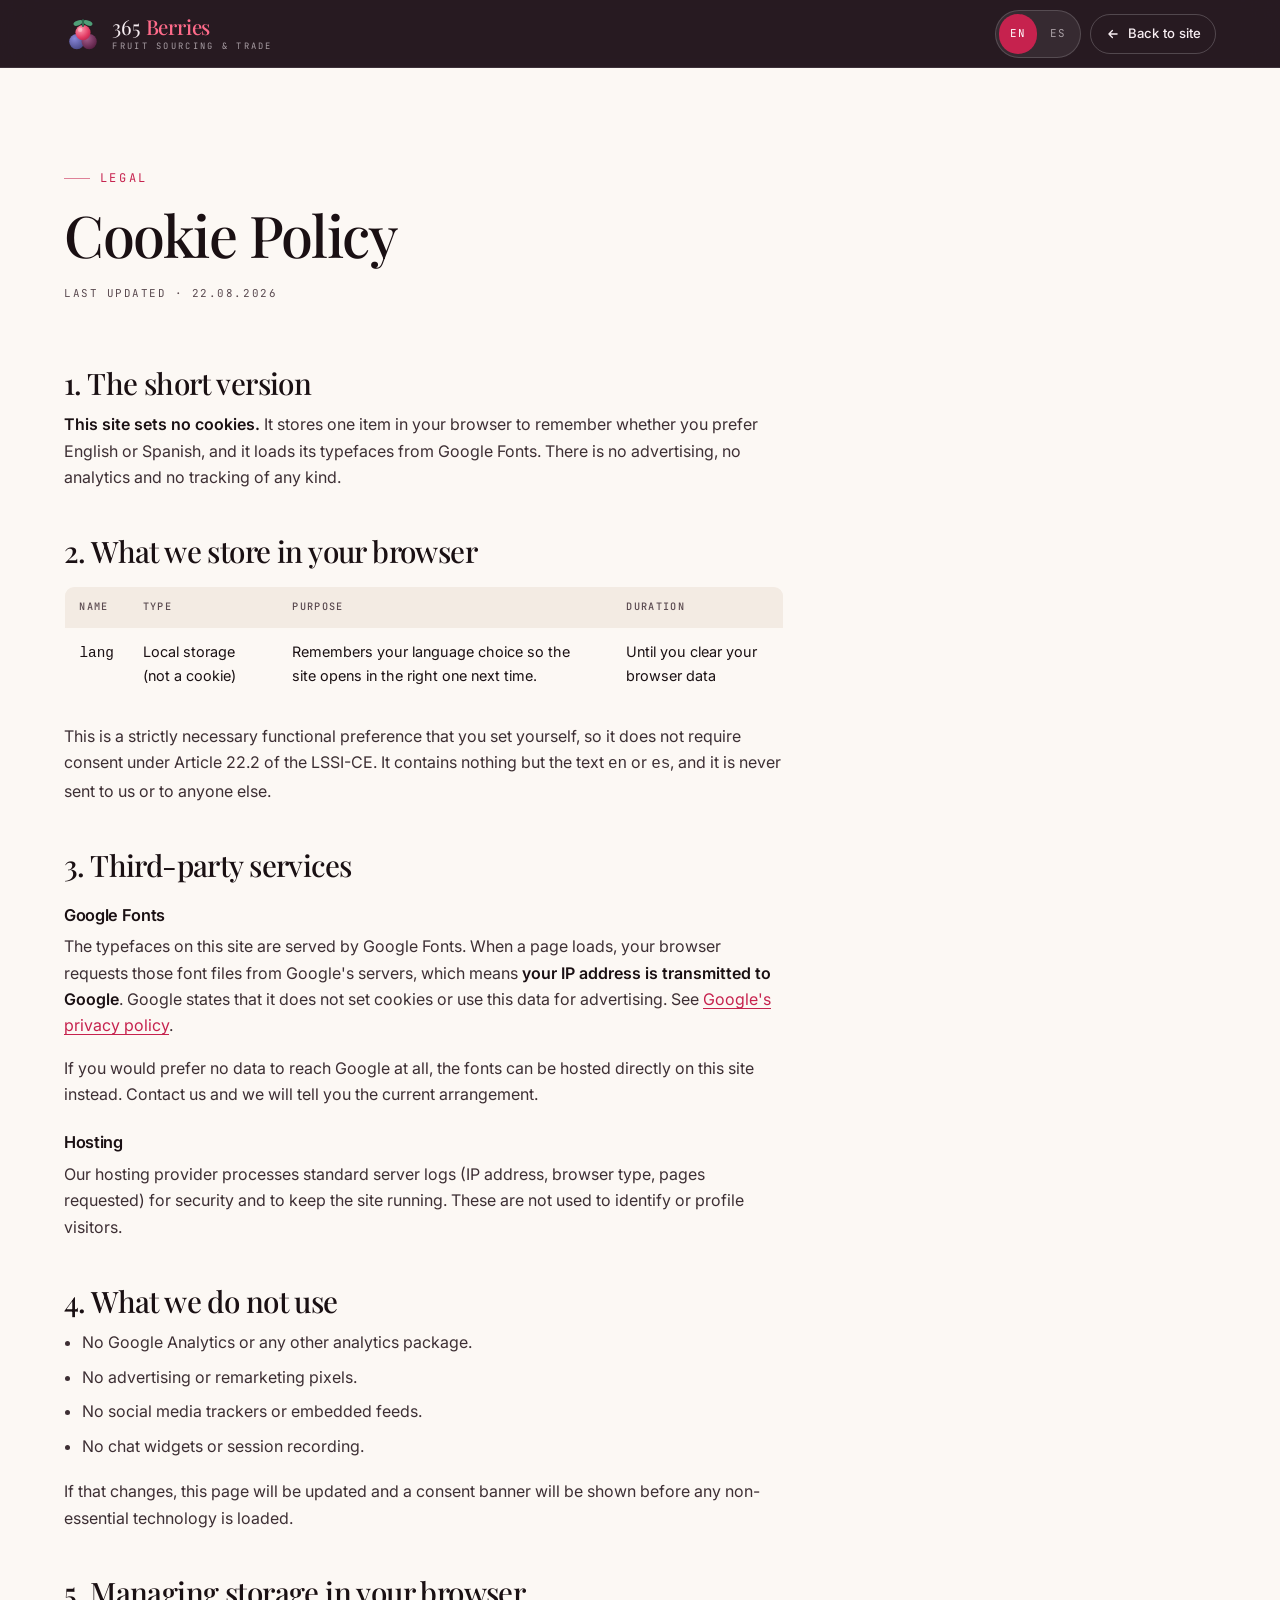
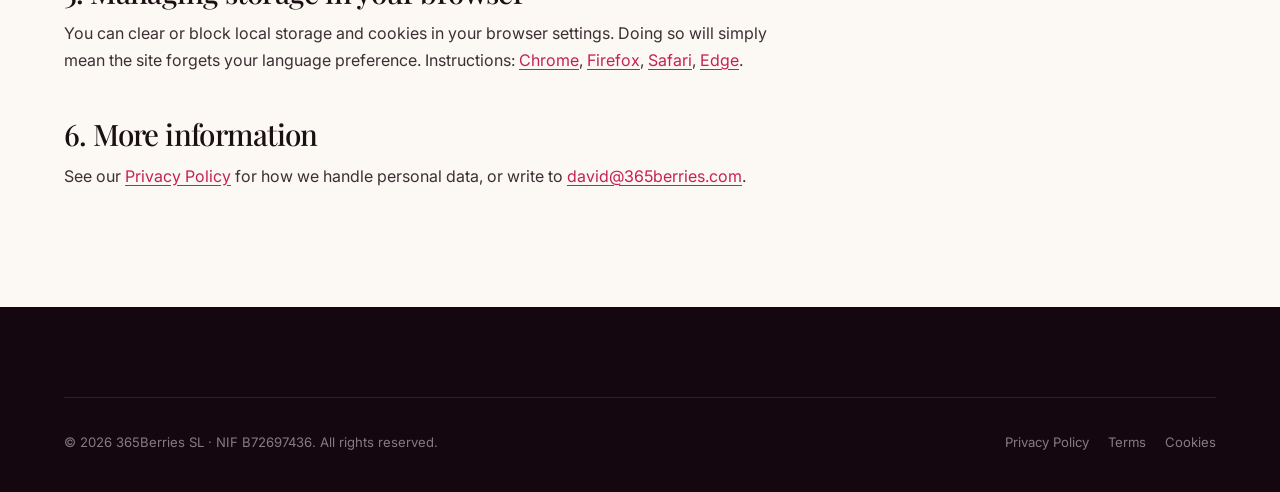
==== cookies.html @ 567e4311 "first commit" ====
<!DOCTYPE html>
<!--
  ⚠️  TEMPLATE — NOT LEGAL ADVICE.
  This describes what the site ACTUALLY does today: no cookies, one localStorage
  key for language, and webfonts loaded from Google. If analytics, a chat widget,
  a pixel or embedded video are added later, this page must be updated AND a
  consent banner becomes legally required. See README section 3.
-->
<html lang="en">
<head>
<meta charset="utf-8">
<meta name="viewport" content="width=device-width, initial-scale=1">
<title>Cookie Policy — 365 Berries</title>
<meta name="description" content="What 365Berries SL stores in your browser, and why.">
<meta name="theme-color" content="#150710">
<meta name="robots" content="noindex, nofollow">

<link rel="icon" href="data:image/svg+xml,%3Csvg xmlns='http://www.w3.org/2000/svg' viewBox='0 0 40 40'%3E%3Ccircle cx='13.5' cy='28' r='8.5' fill='%234B4A8F'/%3E%3Ccircle cx='26.5' cy='28' r='8.5' fill='%235C1A45'/%3E%3Ccircle cx='20' cy='18' r='8.5' fill='%23E23A63'/%3E%3Cellipse cx='14.8' cy='8.4' rx='5' ry='2.5' fill='%234E9E77' transform='rotate(-20 14.8 8.4)'/%3E%3Cellipse cx='25.2' cy='8.4' rx='5' ry='2.5' fill='%234E9E77' transform='rotate(20 25.2 8.4)'/%3E%3Cpath d='M20 11V5' stroke='%232F6B4F' stroke-width='2.4' stroke-linecap='round'/%3E%3C/svg%3E">

<link rel="preconnect" href="https://fonts.googleapis.com">
<link rel="preconnect" href="https://fonts.gstatic.com" crossorigin>
<link href="https://fonts.googleapis.com/css2?family=Inter:wght@300;400;500;600;700&family=JetBrains+Mono:wght@400;500&family=Playfair+Display:ital,wght@0,400;0,500;0,600;1,400;1,500&display=swap" rel="stylesheet">
<link rel="stylesheet" href="styles.css">
</head>
<body class="loaded" data-title-key="legal.metaCookies" data-desc-key="legal.descCookies">

<header class="header header--solid">
  <div class="header__inner">
    <a href="index.html" class="brand" data-i18n-attr="aria-label:a11y.home">
      <svg class="brand__logo" viewBox="0 0 40 40" fill="none" aria-hidden="true">
        <circle cx="13.5" cy="28" r="8" fill="url(#blueL)"/>
        <circle cx="26.5" cy="28" r="8" fill="url(#blackL)"/>
        <circle cx="20" cy="18.5" r="8" fill="url(#raspL)"/>
        <circle cx="17" cy="15.5" r="2.4" fill="#fff" opacity=".32"/>
        <ellipse cx="14.8" cy="8.4" rx="5" ry="2.5" fill="#4E9E77" transform="rotate(-20 14.8 8.4)"/>
        <ellipse cx="25.2" cy="8.4" rx="5" ry="2.5" fill="#4E9E77" transform="rotate(20 25.2 8.4)"/>
        <path d="M20 11.5V5.5" stroke="#2F6B4F" stroke-width="2.2" stroke-linecap="round"/>
        <defs>
          <radialGradient id="blueL" cx=".35" cy=".3" r=".9"><stop stop-color="#8887D8"/><stop offset="1" stop-color="#3E3D78"/></radialGradient>
          <radialGradient id="blackL" cx=".35" cy=".3" r=".9"><stop stop-color="#A45C8C"/><stop offset="1" stop-color="#4A1234"/></radialGradient>
          <radialGradient id="raspL" cx=".35" cy=".3" r=".9"><stop stop-color="#FF9AAF"/><stop offset=".6" stop-color="#E23A63"/><stop offset="1" stop-color="#A81B43"/></radialGradient>
        </defs>
      </svg>
      <span class="brand__txt">
        <span class="brand__name">365 <b>Berries</b></span>
        <span class="brand__sub" data-i18n="brand.sub">Fruit Sourcing &amp; Trade</span>
      </span>
    </a>

    <div class="header__right">
      <div class="lang" id="lang" role="group" data-i18n-attr="aria-label:a11y.lang">
        <button class="lang__btn is-active" type="button" data-lang="en" aria-pressed="true">EN</button>
        <button class="lang__btn" type="button" data-lang="es" aria-pressed="false">ES</button>
      </div>
      <a href="index.html" class="back">
        <svg viewBox="0 0 24 24" fill="none" stroke="currentColor" stroke-width="2.2" stroke-linecap="round" stroke-linejoin="round" aria-hidden="true"><path d="M19 12H5M11 18l-6-6 6-6"/></svg>
        <span data-i18n="legal.back">Back to site</span>
      </a>
    </div>
  </div>
</header>

<main class="legal">
  <div class="wrap">
    <div class="legal__head">
      <span class="eyebrow" data-i18n="legal.eyebrow">Legal</span>
      <h1 data-i18n="legal.cookiesTitle">Cookie Policy</h1>
      <p class="legal__meta"><span data-i18n="legal.updated">Last updated</span> · 22.08.2026</p>
    </div>

    <!-- ================= ENGLISH ================= -->
    <div class="legal__body" data-lang-block="en">
      <h2>1. The short version</h2>
      <p>
        <strong>This site sets no cookies.</strong> It stores one item in your browser to
        remember whether you prefer English or Spanish, and it loads its typefaces from
        Google Fonts. There is no advertising, no analytics and no tracking of any kind.
      </p>

      <h2>2. What we store in your browser</h2>
      <div class="legal__scroll">
        <table class="legal__table">
          <thead><tr><th>Name</th><th>Type</th><th>Purpose</th><th>Duration</th></tr></thead>
          <tbody>
            <tr>
              <td><code>lang</code></td>
              <td>Local storage (not a cookie)</td>
              <td>Remembers your language choice so the site opens in the right one next time.</td>
              <td>Until you clear your browser data</td>
            </tr>
          </tbody>
        </table>
      </div>
      <p>
        This is a strictly necessary functional preference that you set yourself, so it does
        not require consent under Article 22.2 of the LSSI-CE. It contains nothing but the
        text <code>en</code> or <code>es</code>, and it is never sent to us or to anyone else.
      </p>

      <h2>3. Third-party services</h2>
      <h3>Google Fonts</h3>
      <p>
        The typefaces on this site are served by Google Fonts. When a page loads, your browser
        requests those font files from Google's servers, which means <strong>your IP address is
        transmitted to Google</strong>. Google states that it does not set cookies or use this
        data for advertising. See
        <a href="https://policies.google.com/privacy" target="_blank" rel="noopener noreferrer">Google's
        privacy policy</a>.
      </p>
      <p>
        If you would prefer no data to reach Google at all, the fonts can be hosted directly on
        this site instead. Contact us and we will tell you the current arrangement.
      </p>
      <h3>Hosting</h3>
      <p>
        Our hosting provider processes standard server logs (IP address, browser type, pages
        requested) for security and to keep the site running. These are not used to identify or
        profile visitors.
      </p>

      <h2>4. What we do not use</h2>
      <ul>
        <li>No Google Analytics or any other analytics package.</li>
        <li>No advertising or remarketing pixels.</li>
        <li>No social media trackers or embedded feeds.</li>
        <li>No chat widgets or session recording.</li>
      </ul>
      <p>
        If that changes, this page will be updated and a consent banner will be shown before
        any non-essential technology is loaded.
      </p>

      <h2>5. Managing storage in your browser</h2>
      <p>
        You can clear or block local storage and cookies in your browser settings. Doing so
        will simply mean the site forgets your language preference. Instructions:
        <a href="https://support.google.com/chrome/answer/95647" target="_blank" rel="noopener noreferrer">Chrome</a>,
        <a href="https://support.mozilla.org/kb/clear-cookies-and-site-data-firefox" target="_blank" rel="noopener noreferrer">Firefox</a>,
        <a href="https://support.apple.com/guide/safari/manage-cookies-sfri11471/mac" target="_blank" rel="noopener noreferrer">Safari</a>,
        <a href="https://support.microsoft.com/microsoft-edge" target="_blank" rel="noopener noreferrer">Edge</a>.
      </p>

      <h2>6. More information</h2>
      <p>
        See our <a href="privacy.html">Privacy Policy</a> for how we handle personal data, or
        write to <a href="mailto:david@365berries.com">david@365berries.com</a>.
      </p>
    </div>

    <!-- ================= ESPAÑOL ================= -->
    <div class="legal__body" data-lang-block="es">
      <h2>1. Resumen</h2>
      <p>
        <strong>Esta web no instala cookies.</strong> Guarda un único dato en tu navegador para
        recordar si prefieres español o inglés, y carga sus tipografías desde Google Fonts. No
        hay publicidad, ni analítica, ni seguimiento de ningún tipo.
      </p>

      <h2>2. Qué guardamos en tu navegador</h2>
      <div class="legal__scroll">
        <table class="legal__table">
          <thead><tr><th>Nombre</th><th>Tipo</th><th>Finalidad</th><th>Duración</th></tr></thead>
          <tbody>
            <tr>
              <td><code>lang</code></td>
              <td>Almacenamiento local (no es una cookie)</td>
              <td>Recuerda tu elección de idioma para que la web se abra en el correcto.</td>
              <td>Hasta que borres los datos del navegador</td>
            </tr>
          </tbody>
        </table>
      </div>
      <p>
        Se trata de una preferencia funcional estrictamente necesaria que configuras tú, por lo
        que no requiere consentimiento conforme al artículo 22.2 de la LSSI-CE. Solo contiene
        el texto <code>en</code> o <code>es</code> y nunca se nos envía ni a nosotros ni a terceros.
      </p>

      <h2>3. Servicios de terceros</h2>
      <h3>Google Fonts</h3>
      <p>
        Las tipografías de esta web las sirve Google Fonts. Al cargar una página, tu navegador
        solicita esos archivos a los servidores de Google, lo que implica que <strong>tu
        dirección IP se transmite a Google</strong>. Google indica que no instala cookies ni
        usa estos datos con fines publicitarios. Consulta la
        <a href="https://policies.google.com/privacy" target="_blank" rel="noopener noreferrer">política
        de privacidad de Google</a>.
      </p>
      <p>
        Si prefieres que no llegue ningún dato a Google, las tipografías pueden alojarse
        directamente en esta web. Escríbenos y te indicamos la configuración actual.
      </p>
      <h3>Alojamiento</h3>
      <p>
        Nuestro proveedor de alojamiento trata registros de servidor estándar (dirección IP,
        tipo de navegador, páginas solicitadas) por seguridad y para mantener el servicio. No
        se utilizan para identificar ni perfilar a los visitantes.
      </p>

      <h2>4. Qué no utilizamos</h2>
      <ul>
        <li>Ni Google Analytics ni ninguna otra herramienta de analítica.</li>
        <li>Ningún píxel publicitario ni de remarketing.</li>
        <li>Ningún rastreador de redes sociales ni contenido incrustado.</li>
        <li>Ningún chat ni grabación de sesiones.</li>
      </ul>
      <p>
        Si esto cambiara, actualizaríamos esta página y mostraríamos un banner de
        consentimiento antes de cargar cualquier tecnología no esencial.
      </p>

      <h2>5. Cómo gestionarlo en tu navegador</h2>
      <p>
        Puedes borrar o bloquear el almacenamiento local y las cookies desde la configuración
        de tu navegador. Si lo haces, la web simplemente olvidará tu preferencia de idioma.
        Instrucciones:
        <a href="https://support.google.com/chrome/answer/95647" target="_blank" rel="noopener noreferrer">Chrome</a>,
        <a href="https://support.mozilla.org/kb/clear-cookies-and-site-data-firefox" target="_blank" rel="noopener noreferrer">Firefox</a>,
        <a href="https://support.apple.com/guide/safari/manage-cookies-sfri11471/mac" target="_blank" rel="noopener noreferrer">Safari</a>,
        <a href="https://support.microsoft.com/microsoft-edge" target="_blank" rel="noopener noreferrer">Edge</a>.
      </p>

      <h2>6. Más información</h2>
      <p>
        Consulta nuestra <a href="privacy.html">Política de privacidad</a> para saber cómo
        tratamos los datos personales, o escribe a
        <a href="mailto:david@365berries.com">david@365berries.com</a>.
      </p>
    </div>
  </div>
</main>

<footer class="footer">
  <div class="wrap">
    <div class="footer__bot" style="border-top:1px solid rgba(255,255,255,.1)">
      <span>© <span id="year">2026</span> 365Berries SL · NIF B72697436. <span data-i18n="ft.rights">All rights reserved.</span></span>
      <span class="footer__legal">
        <a href="privacy.html" data-i18n="ft.privacy">Privacy Policy</a>
        <a href="terms.html" data-i18n="ft.terms">Terms</a>
        <a href="cookies.html" data-i18n="ft.cookies">Cookies</a>
      </span>
    </div>
  </div>
</footer>

<script src="i18n.js"></script>
<script src="main.js"></script>
</body>
</html>
---- styles.css ----
/* ==========================================================================
   365 BERRIES — Redesign Concept
   Editorial agrifood / premium B2B produce trading
   Fonts: Playfair Display (display) · Inter (UI/body) · JetBrains Mono (labels)
   ========================================================================== */

/* ---------- 1. TOKENS ---------- */
:root{
  --plum-950:#150710;
  --plum-900:#1E0A16;
  --plum-800:#2C0F20;
  --plum-700:#43122B;
  --berry-600:#7B1E4B;
  --rasp-500:#C6224E;
  --rasp-400:#E23A63;
  --rasp-300:#FF6B8A;
  --blue-600:#3E3D78;
  --blue-400:#6E6CC4;
  --leaf-600:#2F6B4F;
  --leaf-400:#4E9E77;
  --gold-500:#C08A2E;

  --cream:#FCF8F4;
  --cream-200:#F3EBE3;
  --cream-300:#E7DCD1;
  --ink:#1A1013;
  --ink-soft:#5A4A50;
  --white:#FFFFFF;

  --bg:var(--cream);
  --fg:var(--ink);
  --fg-muted:var(--ink-soft);
  --line:var(--cream-300);
  --card:var(--white);
  --accent:var(--rasp-500);

  --font-display:"Playfair Display",Georgia,"Times New Roman",serif;
  --font-sans:"Inter",-apple-system,BlinkMacSystemFont,"Segoe UI",Roboto,sans-serif;
  --font-mono:"JetBrains Mono",ui-monospace,SFMono-Regular,Menlo,monospace;

  --t-hero:clamp(2.9rem,8.4vw,8rem);
  --t-h2:clamp(1.95rem,4vw,3.5rem);
  --t-h3:clamp(1.2rem,1.9vw,1.65rem);
  --t-body:clamp(1rem,1.05vw,1.0625rem);
  --t-lead:clamp(1.08rem,1.5vw,1.35rem);
  --t-label:0.75rem;

  --section-y:clamp(5rem,10vw,10rem);
  --gutter:clamp(1.25rem,5vw,5rem);
  --maxw:1320px;

  --e-out:cubic-bezier(.22,1,.36,1);
  --e-io:cubic-bezier(.65,.05,.36,1);
  --d-fast:.22s; --d-mid:.45s;

  --radius:18px;
  --radius-sm:10px;
  --radius-lg:28px;
}

.is-dark{
  --bg:var(--plum-900);
  --fg:#F7EEF2;
  --fg-muted:#C3AAB6;
  --line:rgba(255,255,255,.13);
  --card:rgba(255,255,255,.045);
  --accent:var(--rasp-300);
}

/* ---------- 2. RESET ---------- */
*,*::before,*::after{box-sizing:border-box}
*{margin:0;padding:0}
html{-webkit-text-size-adjust:100%;scroll-behavior:smooth}
@media (prefers-reduced-motion:reduce){html{scroll-behavior:auto}}
body{
  font-family:var(--font-sans);
  font-size:var(--t-body);
  line-height:1.65;
  color:var(--ink);
  background:var(--cream);
  -webkit-font-smoothing:antialiased;
  overflow-x:hidden;
}
img,svg,video{display:block;max-width:100%}
button,input,textarea,select{font:inherit;color:inherit}
button{background:none;border:0;cursor:pointer}
a{color:inherit;text-decoration:none}
ul,ol{list-style:none}
:focus-visible{outline:2px solid var(--rasp-400);outline-offset:3px;border-radius:4px}
::selection{background:var(--rasp-500);color:#fff}

/* ---------- 3. TYPOGRAPHY ---------- */
h1,h2,h3,h4{font-family:var(--font-display);font-weight:500;line-height:1.05;letter-spacing:-.02em}
h2{font-size:var(--t-h2)}
h3{font-size:var(--t-h3);line-height:1.2}
.lead{font-size:var(--t-lead);line-height:1.55;color:var(--fg-muted);max-width:56ch}
.eyebrow{
  font-family:var(--font-mono);
  font-size:var(--t-label);
  letter-spacing:.22em;
  text-transform:uppercase;
  color:var(--accent);
  display:inline-flex;align-items:center;gap:.6rem;
}
.eyebrow::before{content:"";width:26px;height:1px;background:currentColor;opacity:.55}
.ital{font-style:italic;color:var(--accent)}
.mono{font-family:var(--font-mono)}

/* ---------- 4. LAYOUT ---------- */
.wrap{width:100%;max-width:var(--maxw);margin-inline:auto;padding-inline:var(--gutter)}
.visually-hidden{
  position:absolute;width:1px;height:1px;overflow:hidden;
  clip:rect(0 0 0 0);clip-path:inset(50%);white-space:nowrap;
}
.section{position:relative;padding-block:var(--section-y);background:var(--bg);color:var(--fg)}
.section--tight{padding-block:clamp(3rem,6vw,5.5rem)}
.sec-head{margin-bottom:clamp(2.5rem,5vw,4.5rem)}
.sec-head__row{display:grid;grid-template-columns:1fr;gap:var(--sp-3,1.5rem)}
@media (min-width:900px){
  .sec-head__row{grid-template-columns:1.1fr .9fr;align-items:end;gap:3rem}
}
.sec-head h2{margin-top:1rem;max-width:18ch}

/* ---------- 5. BUTTONS ---------- */
.btn{
  --btn-bg:var(--rasp-500);
  --btn-fg:#fff;
  position:relative;
  display:inline-flex;align-items:center;justify-content:center;gap:.7rem;
  min-height:52px;padding:0 1.7rem;
  border-radius:999px;
  background:var(--btn-bg);color:var(--btn-fg);
  font-size:.9375rem;font-weight:600;
  overflow:hidden;isolation:isolate;
  box-shadow:0 6px 20px -8px rgba(198,34,78,.55);
  transition:transform var(--d-fast) var(--e-out),box-shadow var(--d-mid) var(--e-out),color var(--d-mid);
  will-change:transform;
}
.btn::after{
  content:"";position:absolute;inset:0;z-index:-1;
  background:var(--plum-800);
  transform:translateY(101%);
  transition:transform var(--d-mid) var(--e-out);
}
.btn:hover::after,.btn:focus-visible::after{transform:translateY(0)}
.btn:hover{box-shadow:0 14px 34px -10px rgba(43,15,32,.5)}
.btn:active{transform:scale(.97)}
.btn__ico{flex:none;transition:transform var(--d-mid) var(--e-out)}
.btn:hover .btn__ico{transform:translateX(4px)}

.btn--ghost{--btn-bg:transparent;--btn-fg:var(--fg);border:1px solid var(--line);box-shadow:none}
.btn--ghost::after{background:var(--fg)}
.btn--ghost:hover{color:var(--bg);box-shadow:none}
.is-dark .btn--ghost::after{background:#F7EEF2}
.is-dark .btn--ghost:hover{color:var(--plum-900)}
.btn-group{display:flex;flex-wrap:wrap;gap:.85rem}

.tlink{position:relative;display:inline-flex;align-items:center;gap:.5rem;font-weight:600;font-size:.9375rem;padding-bottom:3px}
.tlink::after{
  content:"";position:absolute;left:0;bottom:0;width:100%;height:1.5px;background:currentColor;
  transform:scaleX(0);transform-origin:right;transition:transform var(--d-mid) var(--e-out);
}
.tlink:hover::after{transform:scaleX(1);transform-origin:left}

/* ---------- 6. PRELOADER ---------- */
.loader{
  position:fixed;inset:0;z-index:9999;
  background:var(--plum-950);color:#F7EEF2;
  display:grid;place-items:center;
  transition:opacity .6s var(--e-out),visibility .6s;
}
.loader__inner{text-align:center;width:min(320px,70vw)}
.loader__mark{font-family:var(--font-display);font-size:3.2rem;line-height:1;letter-spacing:-.03em}
.loader__mark span{color:var(--rasp-300)}
.loader__bar{height:2px;background:rgba(255,255,255,.16);margin-top:1.4rem;overflow:hidden;border-radius:2px}
.loader__fill{height:100%;width:0;background:var(--rasp-400);transition:width .25s linear}
.loader__pct{font-family:var(--font-mono);font-size:.7rem;letter-spacing:.2em;margin-top:.7rem;opacity:.6}
body.loaded .loader{opacity:0;visibility:hidden}
body:not(.loaded){overflow:hidden}

/* ---------- 7. SCROLL PROGRESS ---------- */
.progress{position:fixed;top:0;left:0;height:3px;width:100%;z-index:900;pointer-events:none}
.progress__bar{height:100%;width:100%;transform:scaleX(0);transform-origin:left;background:linear-gradient(90deg,var(--rasp-500),var(--gold-500))}

/* ---------- 8. HEADER / NAV ---------- */
.header{
  position:fixed;top:0;left:0;right:0;z-index:800;
  padding-block:1.1rem;
  border-bottom:1px solid transparent;
  transition:transform .5s var(--e-out),padding var(--d-mid) var(--e-out),background var(--d-mid),border-color var(--d-mid);
}
.header.is-stuck{
  padding-block:.6rem;
  background:rgba(21,7,16,.74);
  backdrop-filter:blur(16px) saturate(150%);
  -webkit-backdrop-filter:blur(16px) saturate(150%);
  border-bottom-color:rgba(255,255,255,.1);
}
.header.is-hidden{transform:translateY(-105%)}
.header__inner{
  display:flex;align-items:center;gap:clamp(.6rem,2vw,1.5rem);
  width:100%;max-width:var(--maxw);margin-inline:auto;padding-inline:var(--gutter);
}
.header__right{display:flex;align-items:center;gap:.6rem;margin-left:auto;flex:none}
.brand{display:flex;align-items:center;gap:.65rem;color:#F7EEF2;min-width:0}
.brand__logo{width:38px;height:38px;flex:none}

/* ---- Client-supplied logo image ----------------------------------------
   To use a supplied logo file instead of the built-in mark:
   1. drop a HORIZONTAL file at assets/logo.svg (or .png, transparent bg)
   2. add  <img class="brand__img" src="assets/logo.svg" alt="365 Berries">
      inside BOTH .brand blocks (header + footer), before .brand__txt
   3. add class="logo-client" to <body>
   A square/stacked logo will not work here — see README section 5.        */
.brand__img{display:none;height:40px;width:auto;max-width:210px;object-fit:contain}
body.logo-client .brand__img{display:block}
body.logo-client .brand__logo,
body.logo-client .brand__txt{display:none}
@media (max-width:420px){body.logo-client .brand__img{height:32px;max-width:160px}}
.brand__txt{display:flex;flex-direction:column;line-height:1}
.brand__name{font-family:var(--font-display);font-size:1.28rem;letter-spacing:-.01em}
.brand__name b{font-weight:500;color:var(--rasp-300)}
.brand__sub{font-family:var(--font-mono);font-size:.55rem;letter-spacing:.26em;text-transform:uppercase;opacity:.62;margin-top:.3rem}
/* Keep the header on one line on the narrowest phones */
@media (max-width:420px){
  .brand__logo{width:32px;height:32px}
  .brand__name{font-size:1.08rem}
  .brand__sub{display:none}
  .lang__btn{min-width:32px;padding:0 .35rem;font-size:.62rem}
}

.nav{display:none}
@media (min-width:1024px){.nav{display:flex;align-items:center;gap:.25rem}}
.nav a{
  position:relative;padding:.55rem .9rem;border-radius:999px;
  font-size:.875rem;font-weight:500;color:rgba(247,238,242,.82);
  transition:color var(--d-fast);
}
.nav a::before{
  content:"";position:absolute;inset:0;border-radius:999px;background:rgba(255,255,255,.09);
  transform:scale(.85);opacity:0;
  transition:transform var(--d-mid) var(--e-out),opacity var(--d-mid);
}
.nav a:hover,.nav a.is-active{color:#fff}
.nav a:hover::before,.nav a.is-active::before{transform:scale(1);opacity:1}

.header__cta{display:none}
@media (min-width:1024px){.header__cta{display:inline-flex;min-height:44px;padding:0 1.25rem;font-size:.875rem}}

/* Language switcher */
.lang{
  display:flex;align-items:center;gap:2px;flex:none;
  padding:3px;border-radius:999px;
  background:rgba(255,255,255,.07);border:1px solid rgba(255,255,255,.16);
}
.lang__btn{
  min-width:38px;min-height:40px;padding:0 .5rem;border-radius:999px;
  font-family:var(--font-mono);font-size:.68rem;letter-spacing:.1em;
  color:rgba(247,238,242,.6);
  transition:background var(--d-fast),color var(--d-fast);
}
.lang__btn:hover{color:#fff}
.lang__btn.is-active{background:var(--rasp-500);color:#fff}

/* Lines are absolutely centred on the same point, then offset — so the open
   state is a plain rotate and the two strokes always meet exactly. */
.burger{
  position:relative;width:46px;height:46px;border-radius:50%;
  border:1px solid rgba(255,255,255,.22);flex:none;
  transition:border-color var(--d-fast),background var(--d-fast);
}
@media (min-width:1024px){.burger{display:none}}
.burger:hover{border-color:rgba(255,255,255,.45);background:rgba(255,255,255,.06)}
.burger span{
  position:absolute;top:50%;left:50%;
  width:18px;height:1.5px;margin:-.75px 0 0 -9px;
  background:#F7EEF2;border-radius:2px;
  transition:transform var(--d-mid) var(--e-out),opacity .18s linear;
}
.burger span:nth-child(1){transform:translateY(-6px)}
.burger span:nth-child(3){transform:translateY(6px)}
body.menu-open .burger span:nth-child(1){transform:rotate(45deg)}
body.menu-open .burger span:nth-child(2){opacity:0}
body.menu-open .burger span:nth-child(3){transform:rotate(-45deg)}

.drawer{
  position:fixed;inset:0;z-index:790;
  background:var(--plum-950);
  padding:6.5rem var(--gutter) 2rem;
  display:flex;flex-direction:column;justify-content:space-between;gap:2rem;
  overflow-y:auto;overscroll-behavior:contain;
  clip-path:circle(0% at calc(100% - 44px) 44px);
  visibility:hidden;
  /* visibility is discrete — delay it to the end on close, flip it instantly on
     open, otherwise the reveal is invisible for the first half of the animation. */
  transition:clip-path .75s var(--e-io),visibility 0s linear .75s;
}
body.menu-open .drawer{
  clip-path:circle(150% at calc(100% - 44px) 44px);
  visibility:visible;
  transition:clip-path .75s var(--e-io),visibility 0s linear 0s;
}

.drawer__nav{counter-reset:d}
.drawer__nav a{
  display:flex;align-items:baseline;justify-content:space-between;gap:1rem;
  font-family:var(--font-display);
  font-size:clamp(1.45rem,4.6vw,1.95rem);
  line-height:1.15;color:#F7EEF2;
  padding:.72rem 0;
  border-bottom:1px solid rgba(255,255,255,.08);
  counter-increment:d;
  opacity:0;transform:translateY(20px);
  transition:opacity .5s var(--e-out),transform .5s var(--e-out),color var(--d-fast);
}
.drawer__nav a::after{
  content:"0" counter(d);
  font-family:var(--font-mono);font-size:.66rem;letter-spacing:.14em;
  color:rgba(247,238,242,.32);flex:none;
  transition:color var(--d-fast);
}
body.menu-open .drawer__nav a{opacity:1;transform:none;transition-delay:calc(.22s + var(--i) * .06s)}
.drawer__nav a:hover,.drawer__nav a:focus-visible{color:var(--rasp-300)}
.drawer__nav a:hover::after{color:var(--rasp-300)}

.drawer__foot{color:rgba(247,238,242,.62);font-size:.9rem;display:grid;gap:.45rem}
.drawer__foot a{color:#F7EEF2;font-weight:500}
.drawer__foot a:hover{color:var(--rasp-300)}
/* Landscape phones: shrink further so all six items still fit */
@media (max-height:560px){
  .drawer{padding-top:5.5rem}
  .drawer__nav a{font-size:1.15rem;padding:.45rem 0}
}

/* ---------- 9. HERO ---------- */
.hero{
  position:relative;min-height:100svh;
  display:flex;align-items:flex-end;
  padding-top:9rem;padding-bottom:clamp(2rem,5vw,3.5rem);
  background:var(--plum-950);color:#F7EEF2;
  overflow:hidden;isolation:isolate;
}
.hero__bg{position:absolute;inset:0;z-index:-3;overflow:hidden}
.hero__glow{
  position:absolute;border-radius:50%;filter:blur(90px);opacity:.5;
  will-change:transform;
}
.hero__glow--a{width:52vw;height:52vw;left:-12vw;top:-14vw;background:radial-gradient(circle,rgba(198,34,78,.85),transparent 68%)}
.hero__glow--b{width:44vw;height:44vw;right:-10vw;top:12vh;background:radial-gradient(circle,rgba(62,61,120,.9),transparent 68%)}
.hero__glow--c{width:38vw;height:38vw;left:32vw;bottom:-16vw;background:radial-gradient(circle,rgba(47,107,79,.7),transparent 68%)}
.hero__grain{
  position:absolute;inset:-50%;z-index:-2;opacity:.055;pointer-events:none;
  background-image:url("data:image/svg+xml,%3Csvg xmlns='http://www.w3.org/2000/svg' width='140' height='140'%3E%3Cfilter id='n'%3E%3CfeTurbulence type='fractalNoise' baseFrequency='.85' numOctaves='3'/%3E%3C/filter%3E%3Crect width='140' height='140' filter='url(%23n)'/%3E%3C/svg%3E");
  animation:grain 8s steps(6) infinite;
}
@keyframes grain{
  0%,100%{transform:translate(0,0)}
  20%{transform:translate(-4%,3%)}
  40%{transform:translate(3%,-4%)}
  60%{transform:translate(-3%,-2%)}
  80%{transform:translate(2%,4%)}
}
.hero__berries{position:absolute;inset:0;z-index:-1;pointer-events:none}
.hero__berry{position:absolute;opacity:.85;will-change:transform;filter:drop-shadow(0 18px 30px rgba(0,0,0,.45))}
.hero__berry--1{width:clamp(90px,11vw,170px);top:16%;right:6%}
.hero__berry--2{width:clamp(64px,7.5vw,120px);top:56%;right:20%}
.hero__berry--3{width:clamp(74px,8.5vw,140px);bottom:14%;left:4%;opacity:.7}
.hero__berry--4{width:clamp(46px,5vw,80px);top:26%;left:16%;opacity:.6}
@media (max-width:768px){.hero__berry--2,.hero__berry--4{display:none}}

.hero__inner{position:relative;width:100%;max-width:var(--maxw);margin-inline:auto;padding-inline:var(--gutter)}
.hero__chip{
  display:inline-flex;align-items:center;gap:.6rem;
  padding:.45rem 1rem .45rem .55rem;border-radius:999px;
  background:rgba(255,255,255,.07);border:1px solid rgba(255,255,255,.14);
  backdrop-filter:blur(10px);
  font-size:.8125rem;color:rgba(247,238,242,.9);
  margin-bottom:clamp(1.4rem,3vw,2.2rem);
}
.hero__chip b{font-weight:600;color:#fff}
.pulse{position:relative;display:grid;place-items:center;width:22px;height:22px;flex:none}
.pulse i{width:8px;height:8px;border-radius:50%;background:var(--leaf-400);display:block}
.pulse::after{
  content:"";position:absolute;width:8px;height:8px;border-radius:50%;
  background:var(--leaf-400);animation:pulse 2.4s var(--e-out) infinite;
}
@keyframes pulse{0%{transform:scale(1);opacity:.7}70%,100%{transform:scale(3.4);opacity:0}}

.hero__title{
  font-family:var(--font-display);
  font-size:var(--t-hero);
  font-weight:500;line-height:.94;letter-spacing:-.035em;
  max-width:15ch;
}
.hero__title .ln{display:block;overflow:hidden;padding-bottom:.06em}
.hero__title .ln>span{
  display:block;transform:translateY(105%);
  transition:transform 1.05s var(--e-out);
  transition-delay:calc(var(--i) * .1s);
}
body.loaded .hero__title .ln>span{transform:translateY(0)}
.hero__title em{font-style:italic;color:var(--rasp-300)}

.hero__grid{
  display:grid;gap:clamp(2rem,4vw,3rem);
  margin-top:clamp(1.8rem,4vw,2.8rem);
  align-items:end;
}
@media (min-width:900px){.hero__grid{grid-template-columns:1.25fr .75fr}}
.hero__copy{
  font-size:var(--t-lead);line-height:1.55;color:rgba(247,238,242,.76);max-width:46ch;
  opacity:0;transform:translateY(20px);
  transition:opacity .8s var(--e-out) .55s,transform .8s var(--e-out) .55s;
}
body.loaded .hero__copy{opacity:1;transform:none}
.hero__actions{
  display:flex;flex-wrap:wrap;gap:.85rem;margin-top:1.8rem;
  opacity:0;transform:translateY(20px);
  transition:opacity .8s var(--e-out) .7s,transform .8s var(--e-out) .7s;
}
body.loaded .hero__actions{opacity:1;transform:none}

.hero__stats{
  display:grid;grid-template-columns:repeat(2,1fr);gap:1px;
  background:rgba(255,255,255,.13);border:1px solid rgba(255,255,255,.13);
  border-radius:var(--radius);overflow:hidden;
  opacity:0;transform:translateY(24px);
  transition:opacity .8s var(--e-out) .85s,transform .8s var(--e-out) .85s;
}
body.loaded .hero__stats{opacity:1;transform:none}
.hero__stat{background:rgba(21,7,16,.55);backdrop-filter:blur(8px);padding:1.1rem 1.15rem}
.hero__stat b{display:block;font-family:var(--font-display);font-size:clamp(1.6rem,2.6vw,2.3rem);line-height:1;font-weight:500}
.hero__stat span{display:block;font-family:var(--font-mono);font-size:.62rem;letter-spacing:.16em;text-transform:uppercase;color:rgba(247,238,242,.55);margin-top:.5rem}

.hero__scroll{
  display:none;position:absolute;left:var(--gutter);bottom:2rem;
  font-family:var(--font-mono);font-size:.62rem;letter-spacing:.22em;text-transform:uppercase;
  color:rgba(247,238,242,.5);align-items:center;gap:.7rem;
}
@media (min-width:900px){.hero__scroll{display:flex}}
.hero__scroll i{display:block;width:44px;height:1px;background:rgba(247,238,242,.3);position:relative;overflow:hidden}
.hero__scroll i::after{content:"";position:absolute;inset:0;background:var(--rasp-300);animation:sweep 2.2s var(--e-io) infinite}
@keyframes sweep{0%{transform:translateX(-100%)}60%,100%{transform:translateX(100%)}}

/* ---------- 10. MARQUEE ---------- */
.marquee{
  background:var(--plum-800);color:#F7EEF2;
  padding-block:1.1rem;overflow:hidden;
  border-block:1px solid rgba(255,255,255,.1);
}
.marquee__track{display:flex;width:max-content;animation:slide 38s linear infinite}
.marquee:hover .marquee__track{animation-play-state:paused}
@keyframes slide{to{transform:translateX(-50%)}}
.marquee__item{
  display:inline-flex;align-items:center;gap:1.4rem;padding-inline:1.4rem;
  font-family:var(--font-mono);font-size:.78rem;letter-spacing:.18em;text-transform:uppercase;
  color:rgba(247,238,242,.72);white-space:nowrap;
}
.marquee__item::after{content:"";width:5px;height:5px;border-radius:50%;background:var(--rasp-400);flex:none}

/* ---------- 11. REVEAL UTILITIES ---------- */
[data-reveal]{opacity:0;transform:translateY(28px);transition:opacity .85s var(--e-out),transform .85s var(--e-out)}
[data-reveal].in{opacity:1;transform:none}
[data-reveal="left"]{transform:translateX(-34px)}
[data-reveal="scale"]{transform:scale(.94)}
[data-reveal].in{transform:none}
[data-stagger]>*{opacity:0;transform:translateY(26px);transition:opacity .75s var(--e-out),transform .75s var(--e-out)}
[data-stagger].in>*{opacity:1;transform:none}
[data-stagger].in>*:nth-child(1){transition-delay:.05s}
[data-stagger].in>*:nth-child(2){transition-delay:.13s}
[data-stagger].in>*:nth-child(3){transition-delay:.21s}
[data-stagger].in>*:nth-child(4){transition-delay:.29s}
[data-stagger].in>*:nth-child(5){transition-delay:.37s}
[data-stagger].in>*:nth-child(6){transition-delay:.45s}
[data-stagger].in>*:nth-child(7){transition-delay:.53s}
[data-stagger].in>*:nth-child(8){transition-delay:.61s}

/* Word-by-word masked reveal (built by main.js §2) */
.w{display:inline-block;overflow:hidden;vertical-align:bottom;padding-bottom:.06em}
.wi{display:inline-block;transform:translateY(110%);transition:transform 1s var(--e-out)}
.in .wi,.w.in .wi{transform:translateY(0)}

/* ---------- 12. PRODUCTS ---------- */
.prod-grid{display:grid;gap:clamp(1rem,1.6vw,1.4rem);grid-template-columns:1fr}
@media (min-width:640px){.prod-grid{grid-template-columns:repeat(2,1fr)}}
@media (min-width:1080px){.prod-grid{grid-template-columns:repeat(4,1fr)}}

.prod{
  position:relative;overflow:hidden;isolation:isolate;
  border-radius:var(--radius-lg);
  border:1px solid var(--line);
  background:var(--card);
  padding:1.6rem 1.5rem 1.7rem;
  min-height:390px;
  display:flex;flex-direction:column;
  transition:transform .5s var(--e-out),box-shadow .5s var(--e-out),border-color .5s;
  will-change:transform;
}
.prod::before{
  content:"";position:absolute;inset:0;z-index:-1;
  background:var(--prod-grad);
  opacity:0;transition:opacity .55s var(--e-out);
}
.prod:hover{transform:translateY(-8px);box-shadow:0 26px 50px -24px rgba(26,16,19,.45);border-color:transparent}
.prod:hover::before{opacity:1}
.prod:hover .prod__name,.prod:hover .prod__desc,.prod:hover .prod__meta,.prod:hover .prod__idx{color:#fff}
.prod:hover .prod__meta{border-top-color:rgba(255,255,255,.28)}
.prod__idx{
  font-family:var(--font-mono);font-size:.68rem;letter-spacing:.2em;color:var(--fg-muted);
  transition:color .45s;
}
.prod__art{
  height:150px;display:grid;place-items:center;margin-block:.7rem 1.1rem;
  transition:transform .6s var(--e-out);
}
.prod:hover .prod__art{transform:scale(1.08) rotate(-4deg)}
.prod__art svg{width:110px;height:110px;overflow:visible}
.prod__name{font-family:var(--font-display);font-size:1.5rem;transition:color .45s}
.prod__desc{font-size:.9rem;color:var(--fg-muted);margin-top:.5rem;line-height:1.6;transition:color .45s;flex:1}
.prod__meta{
  display:flex;flex-wrap:wrap;gap:.4rem;margin-top:1.1rem;padding-top:1rem;
  border-top:1px solid var(--line);transition:border-color .45s;
}
.prod__tag{
  font-family:var(--font-mono);font-size:.6rem;letter-spacing:.13em;text-transform:uppercase;
  padding:.32rem .6rem;border-radius:999px;
  border:1px solid var(--line);color:var(--fg-muted);
  transition:color .45s,border-color .45s;
}
.prod:hover .prod__tag{color:rgba(255,255,255,.9);border-color:rgba(255,255,255,.35)}

/* Berry SVG float */
.float{animation:float 6s ease-in-out infinite}
.float--b{animation-duration:7.5s;animation-delay:-2s}
@keyframes float{0%,100%{transform:translateY(0)}50%{transform:translateY(-9px)}}

/* ---------- 13. SEASONALITY CALENDAR ---------- */
.cal{
  border:1px solid var(--line);border-radius:var(--radius-lg);
  background:var(--card);overflow:hidden;
}
.cal__scroll{overflow-x:auto;-webkit-overflow-scrolling:touch}
.cal__grid{min-width:820px;width:100%;border-collapse:collapse}
.cal__grid th,.cal__grid td{padding:0;text-align:center}
.cal__grid thead th{
  font-family:var(--font-mono);font-size:.62rem;letter-spacing:.13em;text-transform:uppercase;
  color:var(--fg-muted);font-weight:500;padding:1rem .2rem .9rem;
  border-bottom:1px solid var(--line);
}
.cal__grid thead th:first-child{text-align:left;padding-left:1.4rem;min-width:180px}
.cal__grid thead th.is-now{color:var(--accent)}
.cal__row-h{
  text-align:left !important;padding:0 1.4rem !important;
  font-weight:600;font-size:.95rem;height:66px;
  border-bottom:1px solid var(--line);
}
.cal__row-h span{display:flex;align-items:center;gap:.7rem}
.cal__dot{width:11px;height:11px;border-radius:50%;flex:none}
.cal__grid tbody td{border-bottom:1px solid var(--line);height:66px;padding:.5rem .18rem}
.cal__grid tbody tr:last-child td,.cal__grid tbody tr:last-child .cal__row-h{border-bottom:0}
.cal__cell{
  display:block;width:100%;height:34px;border-radius:8px;
  background:var(--cell-bg,transparent);
  border:1px dashed var(--line);
  transform:scaleY(.25);opacity:0;transform-origin:center;
  transition:transform .6s var(--e-out),opacity .5s var(--e-out),filter .25s;
}
.cal.in .cal__cell{transform:scaleY(1);opacity:1;transition-delay:calc(var(--d) * 22ms)}
.cal__cell[data-level="0"]{background:transparent}
.cal__cell[data-level="1"]{border-style:solid;border-color:transparent;opacity:.42}
.cal__cell[data-level="2"]{border-style:solid;border-color:transparent}
.cal__cell:hover{filter:brightness(1.12) saturate(1.15)}
.cal__col-now{background:linear-gradient(180deg,rgba(198,34,78,.07),rgba(198,34,78,.02))}
.is-dark .cal__col-now{background:linear-gradient(180deg,rgba(255,107,138,.12),rgba(255,107,138,.03))}
.cal__legend{
  display:flex;flex-wrap:wrap;align-items:center;gap:1.4rem;
  padding:1.1rem 1.4rem;border-top:1px solid var(--line);
  font-family:var(--font-mono);font-size:.66rem;letter-spacing:.12em;text-transform:uppercase;color:var(--fg-muted);
}
.cal__legend div{display:flex;align-items:center;gap:.5rem}
.cal__key{width:26px;height:11px;border-radius:4px;background:var(--berry-600)}
.cal__key--mid{opacity:.42}
.cal__key--none{background:transparent;border:1px dashed var(--line)}

/* ---------- 14. PROCESS ---------- */
.proc{position:relative;display:grid;gap:0}
.proc__line{
  position:absolute;left:26px;top:8px;bottom:8px;width:2px;
  background:var(--line);overflow:hidden;
}
@media (min-width:900px){.proc__line{left:50%;transform:translateX(-1px)}}
.proc__line i{display:block;width:100%;height:100%;background:linear-gradient(180deg,var(--rasp-500),var(--gold-500));transform:scaleY(0);transform-origin:top}
.proc__step{position:relative;padding-left:74px;padding-block:clamp(1.4rem,3vw,2.4rem)}
@media (min-width:900px){
  .proc__step{width:50%;padding-left:0;padding-right:64px;text-align:right}
  .proc__step:nth-child(even){margin-left:50%;padding-right:0;padding-left:64px;text-align:left}
}
.proc__num{
  position:absolute;left:0;top:calc(clamp(1.4rem,3vw,2.4rem) - 4px);
  width:54px;height:54px;border-radius:50%;
  display:grid;place-items:center;
  background:var(--bg);border:1px solid var(--line);
  font-family:var(--font-mono);font-size:.8rem;color:var(--fg-muted);
  transition:background .5s var(--e-out),color .5s,border-color .5s,transform .5s var(--e-out);
  z-index:2;
}
@media (min-width:900px){
  .proc__step .proc__num{left:auto;right:-27px}
  .proc__step:nth-child(even) .proc__num{right:auto;left:-27px}
}
.proc__step.in .proc__num{background:var(--rasp-500);color:#fff;border-color:var(--rasp-500);transform:scale(1.06)}
.proc__step h3{margin-bottom:.55rem}
.proc__step p{color:var(--fg-muted);font-size:.95rem;max-width:44ch}
@media (min-width:900px){.proc__step p{margin-left:auto}.proc__step:nth-child(even) p{margin-left:0}}
.proc__tag{
  display:inline-block;font-family:var(--font-mono);font-size:.6rem;letter-spacing:.18em;
  text-transform:uppercase;color:var(--accent);margin-bottom:.6rem;
}

/* ---------- 15. ORIGINS ---------- */
.orig{display:grid;gap:clamp(2rem,4vw,3.5rem);align-items:center}
@media (min-width:1000px){.orig{grid-template-columns:1.15fr .85fr}}
.orig__map{position:relative;border-radius:var(--radius-lg);overflow:hidden;border:1px solid var(--line);background:var(--card);padding:1.5rem}
.orig__map svg{width:100%;height:auto}
.map-land{fill:currentColor;opacity:.13}
.map-pin{cursor:pointer}
.map-pin circle.core{fill:var(--rasp-500);transition:r .3s var(--e-out)}
.map-pin circle.halo{fill:var(--rasp-500);opacity:.28;transform-box:fill-box;transform-origin:center;animation:ping 2.8s var(--e-out) infinite}
.map-pin:nth-of-type(2) circle.halo{animation-delay:-.5s}
.map-pin:nth-of-type(3) circle.halo{animation-delay:-1s}
.map-pin:nth-of-type(4) circle.halo{animation-delay:-1.5s}
.map-pin:nth-of-type(5) circle.halo{animation-delay:-2s}
@keyframes ping{0%{transform:scale(.6);opacity:.4}70%,100%{transform:scale(3.2);opacity:0}}
.map-pin:hover circle.core{r:7}
.map-pin text{font-family:var(--font-mono);font-size:9px;letter-spacing:.1em;text-transform:uppercase;fill:var(--fg);opacity:0;transition:opacity .3s}
.map-pin:hover text{opacity:1}

.orig__list{display:grid;gap:0}
.orig__item{
  display:grid;grid-template-columns:auto 1fr auto;align-items:center;gap:1.1rem;
  padding:1.15rem 0;border-bottom:1px solid var(--line);
  cursor:default;transition:padding-left .4s var(--e-out);
}
.orig__item:hover{padding-left:.7rem}
.orig__flag{font-family:var(--font-mono);font-size:.66rem;letter-spacing:.14em;color:var(--accent);width:34px}
.orig__name{font-weight:600;font-size:1rem}
.orig__name small{display:block;font-weight:400;font-size:.82rem;color:var(--fg-muted);margin-top:.15rem}
.orig__win{font-family:var(--font-mono);font-size:.68rem;letter-spacing:.1em;color:var(--fg-muted);text-align:right;white-space:nowrap}

/* ---------- 16. STATS ---------- */
.stats{display:grid;grid-template-columns:repeat(2,1fr);gap:1px;background:var(--line);border:1px solid var(--line);border-radius:var(--radius-lg);overflow:hidden}
@media (min-width:900px){.stats{grid-template-columns:repeat(4,1fr)}}
.stat{background:var(--bg);padding:clamp(1.6rem,3vw,2.6rem) 1.4rem}
.stat b{display:block;font-family:var(--font-display);font-size:clamp(2.2rem,4.6vw,3.6rem);font-weight:500;line-height:1;letter-spacing:-.03em}
.stat b i{font-style:normal;color:var(--accent)}
.stat span{display:block;font-family:var(--font-mono);font-size:.64rem;letter-spacing:.16em;text-transform:uppercase;color:var(--fg-muted);margin-top:.85rem;line-height:1.5}

/* ---------- 17. VALUE / QUALITY ---------- */
.val-grid{display:grid;gap:clamp(1rem,1.6vw,1.4rem);grid-template-columns:1fr}
@media (min-width:700px){.val-grid{grid-template-columns:repeat(2,1fr)}}
@media (min-width:1080px){.val-grid{grid-template-columns:repeat(3,1fr)}}
.val{
  position:relative;border:1px solid var(--line);border-radius:var(--radius);
  padding:1.8rem 1.6rem;background:var(--card);overflow:hidden;
  transition:transform .5s var(--e-out),border-color .5s;
}
.val:hover{transform:translateY(-6px);border-color:var(--accent)}
.val__ico{
  width:46px;height:46px;border-radius:12px;display:grid;place-items:center;
  background:rgba(198,34,78,.1);color:var(--accent);margin-bottom:1.1rem;
}
.is-dark .val__ico{background:rgba(255,107,138,.14)}
.val__ico svg{width:22px;height:22px}
.val h3{font-size:1.22rem;margin-bottom:.5rem}
.val p{color:var(--fg-muted);font-size:.92rem}

.certs__title{
  font-family:var(--font-mono);font-size:.64rem;letter-spacing:.2em;text-transform:uppercase;
  color:var(--fg-muted);font-weight:500;margin-top:clamp(3rem,5vw,4rem);
}
.certs{display:flex;flex-wrap:wrap;gap:.7rem;margin-top:1rem}
.cert{
  display:inline-flex;align-items:center;gap:.6rem;
  padding:.7rem 1.1rem;border-radius:999px;border:1px solid var(--line);
  font-family:var(--font-mono);font-size:.68rem;letter-spacing:.14em;text-transform:uppercase;color:var(--fg-muted);
  transition:border-color .4s,color .4s,transform .4s var(--e-out);
}
.cert:hover{border-color:var(--accent);color:var(--fg);transform:translateY(-3px)}
.cert svg{width:15px;height:15px;color:var(--leaf-400);flex:none}

/* ---------- 18. TESTIMONIALS ---------- */
.quotes{position:relative}
.quotes__viewport{overflow:hidden}
.quotes__track{display:flex;transition:transform .8s var(--e-out)}
.quote{flex:0 0 100%;padding-right:0}
.quote blockquote{
  font-family:var(--font-display);font-size:clamp(1.4rem,3.2vw,2.5rem);
  line-height:1.28;letter-spacing:-.02em;max-width:24ch;
}
.quote blockquote::before{content:"“";color:var(--accent)}
.quote blockquote::after{content:"”";color:var(--accent)}
.quote__by{display:flex;align-items:center;gap:.9rem;margin-top:2rem}
/* Scoped to .quote__who so these never leak onto the avatar. */
.quote__av{
  width:44px;height:44px;flex:none;border-radius:50%;
  background:var(--berry-600);color:#fff;
  display:grid;place-items:center;
  font-family:var(--font-mono);font-size:.8rem;font-weight:500;letter-spacing:.04em;line-height:1;
}
.quote__who b{display:block;font-size:.95rem}
.quote__who span{display:block;font-size:.85rem;color:var(--fg-muted)}
.quotes__ctrl{display:flex;gap:.6rem;margin-top:2.5rem}
.qbtn{
  width:50px;height:50px;border-radius:50%;border:1px solid var(--line);
  display:grid;place-items:center;color:var(--fg);
  transition:background .35s,color .35s,border-color .35s,transform .35s var(--e-out);
}
.qbtn:hover{background:var(--fg);color:var(--bg);border-color:var(--fg);transform:scale(1.05)}
.qbtn svg{width:17px;height:17px}
.quotes__dots{display:flex;gap:.4rem;align-items:center;margin-left:auto}
/* 44px tall hit area, 3px visible bar */
.qdot{position:relative;width:26px;height:44px;display:grid;place-items:center;transition:width .35s var(--e-out)}
.qdot::before{content:"";display:block;width:100%;height:3px;border-radius:2px;background:var(--line);transition:background .35s}
.qdot.is-active{width:40px}
.qdot.is-active::before{background:var(--accent)}

/* ---------- 19. CTA BAND ---------- */
.cta-band{
  position:relative;overflow:hidden;isolation:isolate;
  background:var(--plum-800);color:#F7EEF2;
  border-radius:var(--radius-lg);
  padding:clamp(2.5rem,6vw,5rem);
  text-align:center;
}
.cta-band__glow{position:absolute;z-index:-1;width:60%;height:200%;left:20%;top:-50%;background:radial-gradient(ellipse,rgba(198,34,78,.55),transparent 62%);filter:blur(50px)}
.cta-band h2{max-width:20ch;margin-inline:auto}
.cta-band p{color:rgba(247,238,242,.72);max-width:52ch;margin:1.1rem auto 2rem}
.cta-band .btn-group{justify-content:center}

/* ---------- 20. CONTACT ---------- */
.contact{display:grid;gap:clamp(2.5rem,5vw,4.5rem)}
@media (min-width:1000px){.contact{grid-template-columns:.85fr 1.15fr}}
.contact__info{display:grid;gap:1.7rem;align-content:start}
.cinfo{display:flex;gap:1rem;align-items:flex-start}
.cinfo__ico{width:42px;height:42px;border-radius:12px;display:grid;place-items:center;background:rgba(255,255,255,.07);border:1px solid var(--line);color:var(--accent);flex:none}
.cinfo__ico svg{width:18px;height:18px}
.cinfo__txt{min-width:0}
.cinfo__label{
  display:block;font-family:var(--font-mono);font-size:.62rem;letter-spacing:.18em;
  text-transform:uppercase;color:var(--fg-muted);margin-bottom:.3rem;
}
/* Values are sans, sentence-case — reset everything the label sets. */
.cinfo b{
  display:block;font-family:var(--font-sans);font-weight:600;font-size:1.02rem;
  letter-spacing:normal;text-transform:none;color:var(--fg);
  overflow-wrap:anywhere;
}
.cinfo a:hover{color:var(--accent)}

.form{display:grid;gap:1.1rem}
.form__row{display:grid;gap:1.1rem}
@media (min-width:640px){.form__row{grid-template-columns:1fr 1fr}}
.field{position:relative;display:grid;gap:.45rem}
.field label{font-family:var(--font-mono);font-size:.62rem;letter-spacing:.16em;text-transform:uppercase;color:var(--fg-muted)}
.field input,.field select,.field textarea{
  width:100%;min-height:54px;padding:.9rem 1.05rem;
  background:transparent;border:1px solid var(--line);border-radius:12px;
  color:var(--fg);font-size:.95rem;
  transition:border-color .3s,background .3s,box-shadow .3s;
}
.field textarea{min-height:130px;resize:vertical}
.field select{appearance:none;cursor:pointer;background-image:url("data:image/svg+xml,%3Csvg xmlns='http://www.w3.org/2000/svg' viewBox='0 0 24 24' fill='none' stroke='%23C3AAB6' stroke-width='2'%3E%3Cpath d='M6 9l6 6 6-6'/%3E%3C/svg%3E");background-repeat:no-repeat;background-position:right 1rem center;background-size:16px;padding-right:2.6rem}
.field select option{background:var(--plum-900);color:#F7EEF2}
.field input:focus,.field select:focus,.field textarea:focus{
  outline:none;border-color:var(--accent);box-shadow:0 0 0 3px rgba(255,107,138,.16);
}
.field input::placeholder,.field textarea::placeholder{color:var(--fg-muted);opacity:.55}
.field__err{font-size:.78rem;color:#FF8A8A;min-height:1.1em;display:none}
.field.has-err input,.field.has-err select,.field.has-err textarea{border-color:#FF8A8A}
.field.has-err .field__err{display:block}
.form__note{font-size:.8rem;color:var(--fg-muted)}
.form__ok{
  display:none;align-items:center;gap:.7rem;padding:1rem 1.2rem;border-radius:12px;
  background:rgba(78,158,119,.14);border:1px solid rgba(78,158,119,.4);color:#9FE0BE;font-size:.92rem;
}
.form__ok.show{display:flex}
.form__ok svg{width:19px;height:19px;flex:none}

/* ---------- 21. FOOTER ---------- */
.footer{background:var(--plum-950);color:#F7EEF2;padding-top:clamp(3.5rem,7vw,6rem)}
.footer__top{display:grid;gap:2.5rem;padding-bottom:3rem;border-bottom:1px solid rgba(255,255,255,.1)}
@media (min-width:900px){.footer__top{grid-template-columns:1.4fr .8fr .8fr 1fr}}
.footer h4{font-family:var(--font-mono);font-size:.64rem;letter-spacing:.2em;text-transform:uppercase;color:rgba(247,238,242,.5);margin-bottom:1.1rem;font-weight:500}
.footer ul{display:grid;gap:.35rem}
.footer li a{display:inline-block;padding-block:.55rem}
.footer li a,.footer__col p{color:rgba(247,238,242,.72);font-size:.92rem;transition:color .3s}
.footer__legal a{display:inline-block;padding-block:.5rem}
.footer li a:hover{color:var(--rasp-300)}
.footer__blurb{color:rgba(247,238,242,.66);font-size:.95rem;max-width:36ch;margin-top:1.1rem}
.footer__bot{
  display:flex;flex-wrap:wrap;gap:1rem;justify-content:space-between;align-items:center;
  padding-block:1.6rem 2rem;font-size:.82rem;color:rgba(247,238,242,.5);
}
.footer__bot a:hover{color:var(--rasp-300)}
.footer__legal{display:flex;flex-wrap:wrap;gap:1.2rem}

.totop{
  position:fixed;right:clamp(1rem,3vw,2rem);bottom:clamp(1rem,3vw,2rem);z-index:700;
  width:50px;height:50px;border-radius:50%;
  background:var(--rasp-500);color:#fff;display:grid;place-items:center;
  box-shadow:0 10px 26px -10px rgba(198,34,78,.8);
  opacity:0;transform:translateY(16px) scale(.85);pointer-events:none;
  transition:opacity .4s var(--e-out),transform .4s var(--e-out);
}
.totop.show{opacity:1;transform:none;pointer-events:auto}
.totop:hover{transform:translateY(-3px)}
.totop svg{width:18px;height:18px}

/* ---------- 22. REDUCED MOTION ---------- */
@media (prefers-reduced-motion:reduce){
  *,*::before,*::after{
    animation-duration:.01ms !important;animation-iteration-count:1 !important;
    transition-duration:.01ms !important;scroll-behavior:auto !important;
  }
  [data-reveal],[data-stagger]>*{opacity:1 !important;transform:none !important}
  .hero__title .ln>span,.split .ln>span{transform:none !important}
  .hero__copy,.hero__actions,.hero__stats{opacity:1 !important;transform:none !important}
  .cal__cell{transform:none !important;opacity:1 !important}
  .marquee__track{animation:none}
}

/* ---------- 23. LEGAL PAGES ---------- */
.header--solid{
  padding-block:.6rem;
  background:rgba(21,7,16,.92);
  backdrop-filter:blur(16px) saturate(150%);
  -webkit-backdrop-filter:blur(16px) saturate(150%);
  border-bottom-color:rgba(255,255,255,.1);
}
.back{
  display:inline-flex;align-items:center;gap:.5rem;
  min-height:40px;padding:0 .9rem;border-radius:999px;
  border:1px solid rgba(255,255,255,.2);color:#F7EEF2;
  font-size:.82rem;font-weight:500;
  transition:background var(--d-fast),border-color var(--d-fast);
}
.back:hover{background:rgba(255,255,255,.08);border-color:rgba(255,255,255,.42)}
.back svg{width:14px;height:14px;flex:none}
@media (max-width:560px){.back span{display:none}.back{padding:0;width:40px;justify-content:center}}

.legal{padding-block:clamp(7rem,14vw,10rem) clamp(4rem,8vw,7rem);background:var(--cream);color:var(--ink)}
.legal__head{max-width:60ch;margin-bottom:clamp(2.5rem,5vw,4rem)}
.legal__head h1{
  font-family:var(--font-display);font-size:clamp(2.1rem,5vw,3.6rem);
  font-weight:500;line-height:1.06;letter-spacing:-.025em;margin-top:1rem;
}
.legal__meta{
  font-family:var(--font-mono);font-size:.68rem;letter-spacing:.14em;text-transform:uppercase;
  color:var(--ink-soft);margin-top:1.2rem;
}
.legal__body{max-width:72ch}
.legal__body h2{
  font-family:var(--font-display);font-size:clamp(1.35rem,2.4vw,1.85rem);
  margin-top:2.8rem;margin-bottom:.85rem;
}
.legal__body h2:first-child{margin-top:0}
.legal__body h3{font-size:1.02rem;font-weight:600;font-family:var(--font-sans);margin-top:1.6rem;margin-bottom:.5rem}
.legal__body p{margin-bottom:1rem;color:#3D2F34}
.legal__body ul{margin:0 0 1.2rem;padding-left:1.1rem;list-style:disc}
.legal__body li{margin-bottom:.5rem;color:#3D2F34}
.legal__body a{color:var(--rasp-500);text-decoration:underline;text-underline-offset:3px}
.legal__body a:hover{color:var(--plum-800)}
.legal__body strong{font-weight:600;color:var(--ink)}
.legal__table{
  width:100%;border-collapse:collapse;margin:.4rem 0 1.4rem;
  border:1px solid var(--cream-300);border-radius:var(--radius-sm);overflow:hidden;
}
.legal__table th,.legal__table td{
  text-align:left;padding:.75rem .9rem;font-size:.9rem;
  border-bottom:1px solid var(--cream-300);vertical-align:top;
}
.legal__table th{
  font-family:var(--font-mono);font-size:.64rem;letter-spacing:.13em;text-transform:uppercase;
  color:var(--ink-soft);font-weight:500;background:var(--cream-200);
}
.legal__table tr:last-child th,.legal__table tr:last-child td{border-bottom:0}
.legal__scroll{overflow-x:auto}
[data-lang-block]{display:none}
[data-lang-block].is-shown{display:block}
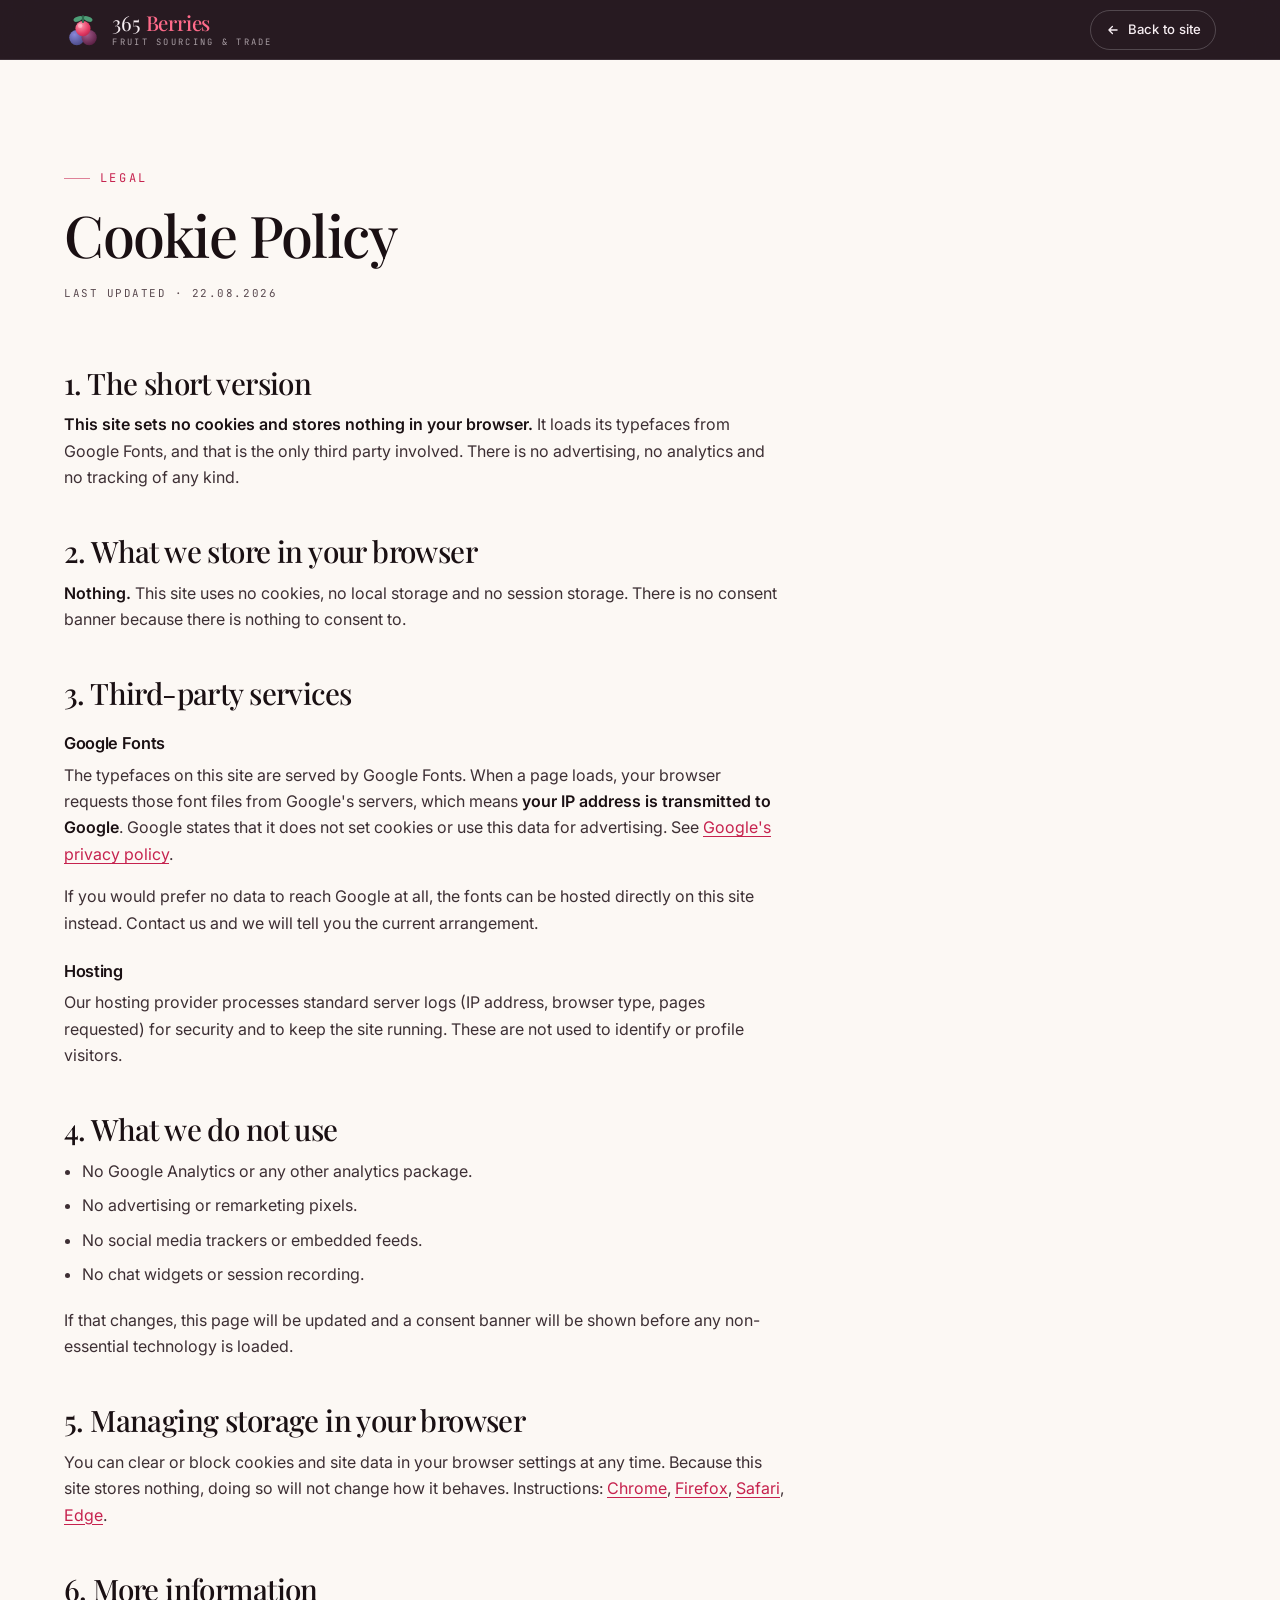
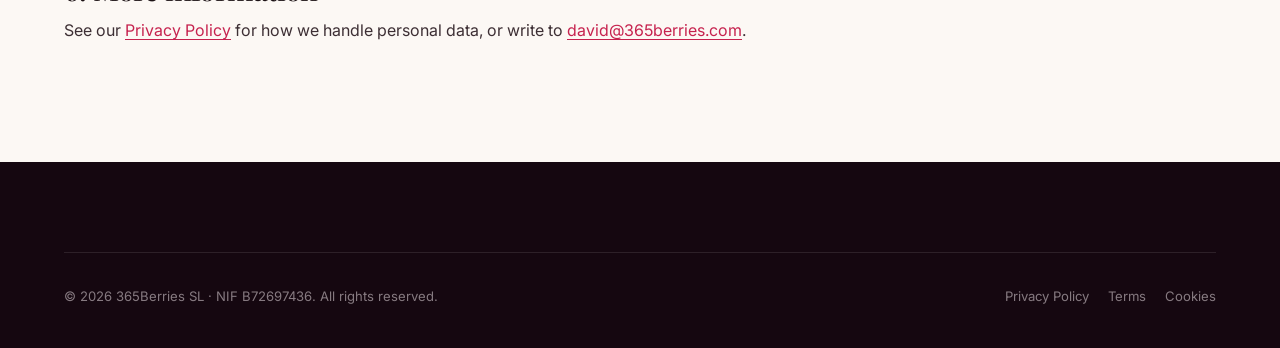
==== commit 928f2345: "Switch to English only; keep Spanish dormant behind a flag LANGUAGES in main.js now drives everythin" ====
--- a/cookies.html
+++ b/cookies.html
@@ -1,10 +1,13 @@
 <!DOCTYPE html>
 <!--
   ⚠️  TEMPLATE — NOT LEGAL ADVICE.
-  This describes what the site ACTUALLY does today: no cookies, one localStorage
-  key for language, and webfonts loaded from Google. If analytics, a chat widget,
-  a pixel or embedded video are added later, this page must be updated AND a
-  consent banner becomes legally required. See README section 3.
+  This describes what the site ACTUALLY does today: no cookies, no local storage,
+  and webfonts loaded from Google. Two things would make it inaccurate:
+   1. adding analytics, a chat widget, a pixel or embedded video — that also makes
+      a consent banner legally required;
+   2. re-enabling the Spanish switcher (LANGUAGES in main.js), which stores a
+      'lang' key in localStorage. Restore the storage table here if you do.
+  See README sections 3 and 4.
 -->
 <html lang="en">
 <head>
@@ -14,6 +17,21 @@
 <meta name="description" content="What 365Berries SL stores in your browser, and why.">
 <meta name="theme-color" content="#150710">
 <meta name="robots" content="noindex, nofollow">
+
+<meta property="og:type" content="website">
+<meta property="og:title" content="Cookie Policy — 365 Berries">
+<meta property="og:description" content="What 365Berries SL stores in your browser, and why.">
+<!-- Link preview. IMPORTANT: after deploying, make og:image absolute
+     (https://your-domain/assets/og-image.jpg) and set og:url — WhatsApp and
+     Facebook do not reliably resolve a relative image URL. -->
+<meta property="og:site_name" content="365 Berries">
+<meta property="og:locale" content="en_GB">
+<meta property="og:locale:alternate" content="es_ES">
+<meta property="og:image" content="assets/og-image.jpg">
+<meta property="og:image:width" content="1200">
+<meta property="og:image:height" content="630">
+<meta property="og:image:alt" content="365 Berries — berries in season, 365 days a year">
+<meta name="twitter:card" content="summary_large_image">
 
 <link rel="icon" href="data:image/svg+xml,%3Csvg xmlns='http://www.w3.org/2000/svg' viewBox='0 0 40 40'%3E%3Ccircle cx='13.5' cy='28' r='8.5' fill='%234B4A8F'/%3E%3Ccircle cx='26.5' cy='28' r='8.5' fill='%235C1A45'/%3E%3Ccircle cx='20' cy='18' r='8.5' fill='%23E23A63'/%3E%3Cellipse cx='14.8' cy='8.4' rx='5' ry='2.5' fill='%234E9E77' transform='rotate(-20 14.8 8.4)'/%3E%3Cellipse cx='25.2' cy='8.4' rx='5' ry='2.5' fill='%234E9E77' transform='rotate(20 25.2 8.4)'/%3E%3Cpath d='M20 11V5' stroke='%232F6B4F' stroke-width='2.4' stroke-linecap='round'/%3E%3C/svg%3E">
 
@@ -72,29 +90,15 @@
     <div class="legal__body" data-lang-block="en">
       <h2>1. The short version</h2>
       <p>
-        <strong>This site sets no cookies.</strong> It stores one item in your browser to
-        remember whether you prefer English or Spanish, and it loads its typefaces from
-        Google Fonts. There is no advertising, no analytics and no tracking of any kind.
+        <strong>This site sets no cookies and stores nothing in your browser.</strong> It
+        loads its typefaces from Google Fonts, and that is the only third party involved.
+        There is no advertising, no analytics and no tracking of any kind.
       </p>
 
       <h2>2. What we store in your browser</h2>
-      <div class="legal__scroll">
-        <table class="legal__table">
-          <thead><tr><th>Name</th><th>Type</th><th>Purpose</th><th>Duration</th></tr></thead>
-          <tbody>
-            <tr>
-              <td><code>lang</code></td>
-              <td>Local storage (not a cookie)</td>
-              <td>Remembers your language choice so the site opens in the right one next time.</td>
-              <td>Until you clear your browser data</td>
-            </tr>
-          </tbody>
-        </table>
-      </div>
-      <p>
-        This is a strictly necessary functional preference that you set yourself, so it does
-        not require consent under Article 22.2 of the LSSI-CE. It contains nothing but the
-        text <code>en</code> or <code>es</code>, and it is never sent to us or to anyone else.
+      <p>
+        <strong>Nothing.</strong> This site uses no cookies, no local storage and no session
+        storage. There is no consent banner because there is nothing to consent to.
       </p>
 
       <h2>3. Third-party services</h2>
@@ -132,8 +136,9 @@
 
       <h2>5. Managing storage in your browser</h2>
       <p>
-        You can clear or block local storage and cookies in your browser settings. Doing so
-        will simply mean the site forgets your language preference. Instructions:
+        You can clear or block cookies and site data in your browser settings at any time.
+        Because this site stores nothing, doing so will not change how it behaves.
+        Instructions:
         <a href="https://support.google.com/chrome/answer/95647" target="_blank" rel="noopener noreferrer">Chrome</a>,
         <a href="https://support.mozilla.org/kb/clear-cookies-and-site-data-firefox" target="_blank" rel="noopener noreferrer">Firefox</a>,
         <a href="https://support.apple.com/guide/safari/manage-cookies-sfri11471/mac" target="_blank" rel="noopener noreferrer">Safari</a>,
@@ -151,29 +156,15 @@
     <div class="legal__body" data-lang-block="es">
       <h2>1. Resumen</h2>
       <p>
-        <strong>Esta web no instala cookies.</strong> Guarda un único dato en tu navegador para
-        recordar si prefieres español o inglés, y carga sus tipografías desde Google Fonts. No
-        hay publicidad, ni analítica, ni seguimiento de ningún tipo.
+        <strong>Esta web no instala cookies ni guarda nada en tu navegador.</strong> Carga sus
+        tipografías desde Google Fonts, y ese es el único tercero implicado. No hay publicidad,
+        ni analítica, ni seguimiento de ningún tipo.
       </p>
 
       <h2>2. Qué guardamos en tu navegador</h2>
-      <div class="legal__scroll">
-        <table class="legal__table">
-          <thead><tr><th>Nombre</th><th>Tipo</th><th>Finalidad</th><th>Duración</th></tr></thead>
-          <tbody>
-            <tr>
-              <td><code>lang</code></td>
-              <td>Almacenamiento local (no es una cookie)</td>
-              <td>Recuerda tu elección de idioma para que la web se abra en el correcto.</td>
-              <td>Hasta que borres los datos del navegador</td>
-            </tr>
-          </tbody>
-        </table>
-      </div>
-      <p>
-        Se trata de una preferencia funcional estrictamente necesaria que configuras tú, por lo
-        que no requiere consentimiento conforme al artículo 22.2 de la LSSI-CE. Solo contiene
-        el texto <code>en</code> o <code>es</code> y nunca se nos envía ni a nosotros ni a terceros.
+      <p>
+        <strong>Nada.</strong> Esta web no utiliza cookies, ni almacenamiento local, ni
+        almacenamiento de sesión. No hay banner de consentimiento porque no hay nada que consentir.
       </p>
 
       <h2>3. Servicios de terceros</h2>
@@ -211,9 +202,9 @@
 
       <h2>5. Cómo gestionarlo en tu navegador</h2>
       <p>
-        Puedes borrar o bloquear el almacenamiento local y las cookies desde la configuración
-        de tu navegador. Si lo haces, la web simplemente olvidará tu preferencia de idioma.
-        Instrucciones:
+        Puedes borrar o bloquear las cookies y los datos de sitio desde la configuración de tu
+        navegador cuando quieras. Como esta web no guarda nada, hacerlo no cambiará su
+        funcionamiento. Instrucciones:
         <a href="https://support.google.com/chrome/answer/95647" target="_blank" rel="noopener noreferrer">Chrome</a>,
         <a href="https://support.mozilla.org/kb/clear-cookies-and-site-data-firefox" target="_blank" rel="noopener noreferrer">Firefox</a>,
         <a href="https://support.apple.com/guide/safari/manage-cookies-sfri11471/mac" target="_blank" rel="noopener noreferrer">Safari</a>,
--- a/styles.css
+++ b/styles.css
@@ -887,3 +887,26 @@
 .legal__scroll{overflow-x:auto}
 [data-lang-block]{display:none}
 [data-lang-block].is-shown{display:block}
+
+/* ---------- 24. COPY TOAST ---------- */
+.toast{
+  position:fixed;left:50%;bottom:1.5rem;transform:translate(-50%,14px);
+  z-index:950;pointer-events:none;
+  display:flex;align-items:center;gap:.7rem;
+  max-width:calc(100vw - 2rem);
+  padding:.8rem 1.15rem;border-radius:999px;
+  background:rgba(21,7,16,.94);
+  backdrop-filter:blur(14px);-webkit-backdrop-filter:blur(14px);
+  border:1px solid rgba(255,255,255,.18);
+  box-shadow:0 14px 40px -14px rgba(0,0,0,.7);
+  color:#F7EEF2;font-size:.85rem;
+  opacity:0;transition:opacity .3s var(--e-out),transform .3s var(--e-out);
+}
+.toast.show{opacity:1;transform:translate(-50%,0)}
+.toast svg{width:16px;height:16px;flex:none;color:var(--leaf-400)}
+.toast b{font-weight:600;color:#fff;overflow-wrap:anywhere}
+@media (max-width:480px){.toast{font-size:.78rem;padding:.7rem 1rem}}
+
+/* Defensive: once hidden the preloader must never intercept clicks, even if
+   its opacity/visibility transition is interrupted (e.g. backgrounded tab). */
+body.loaded .loader{pointer-events:none}
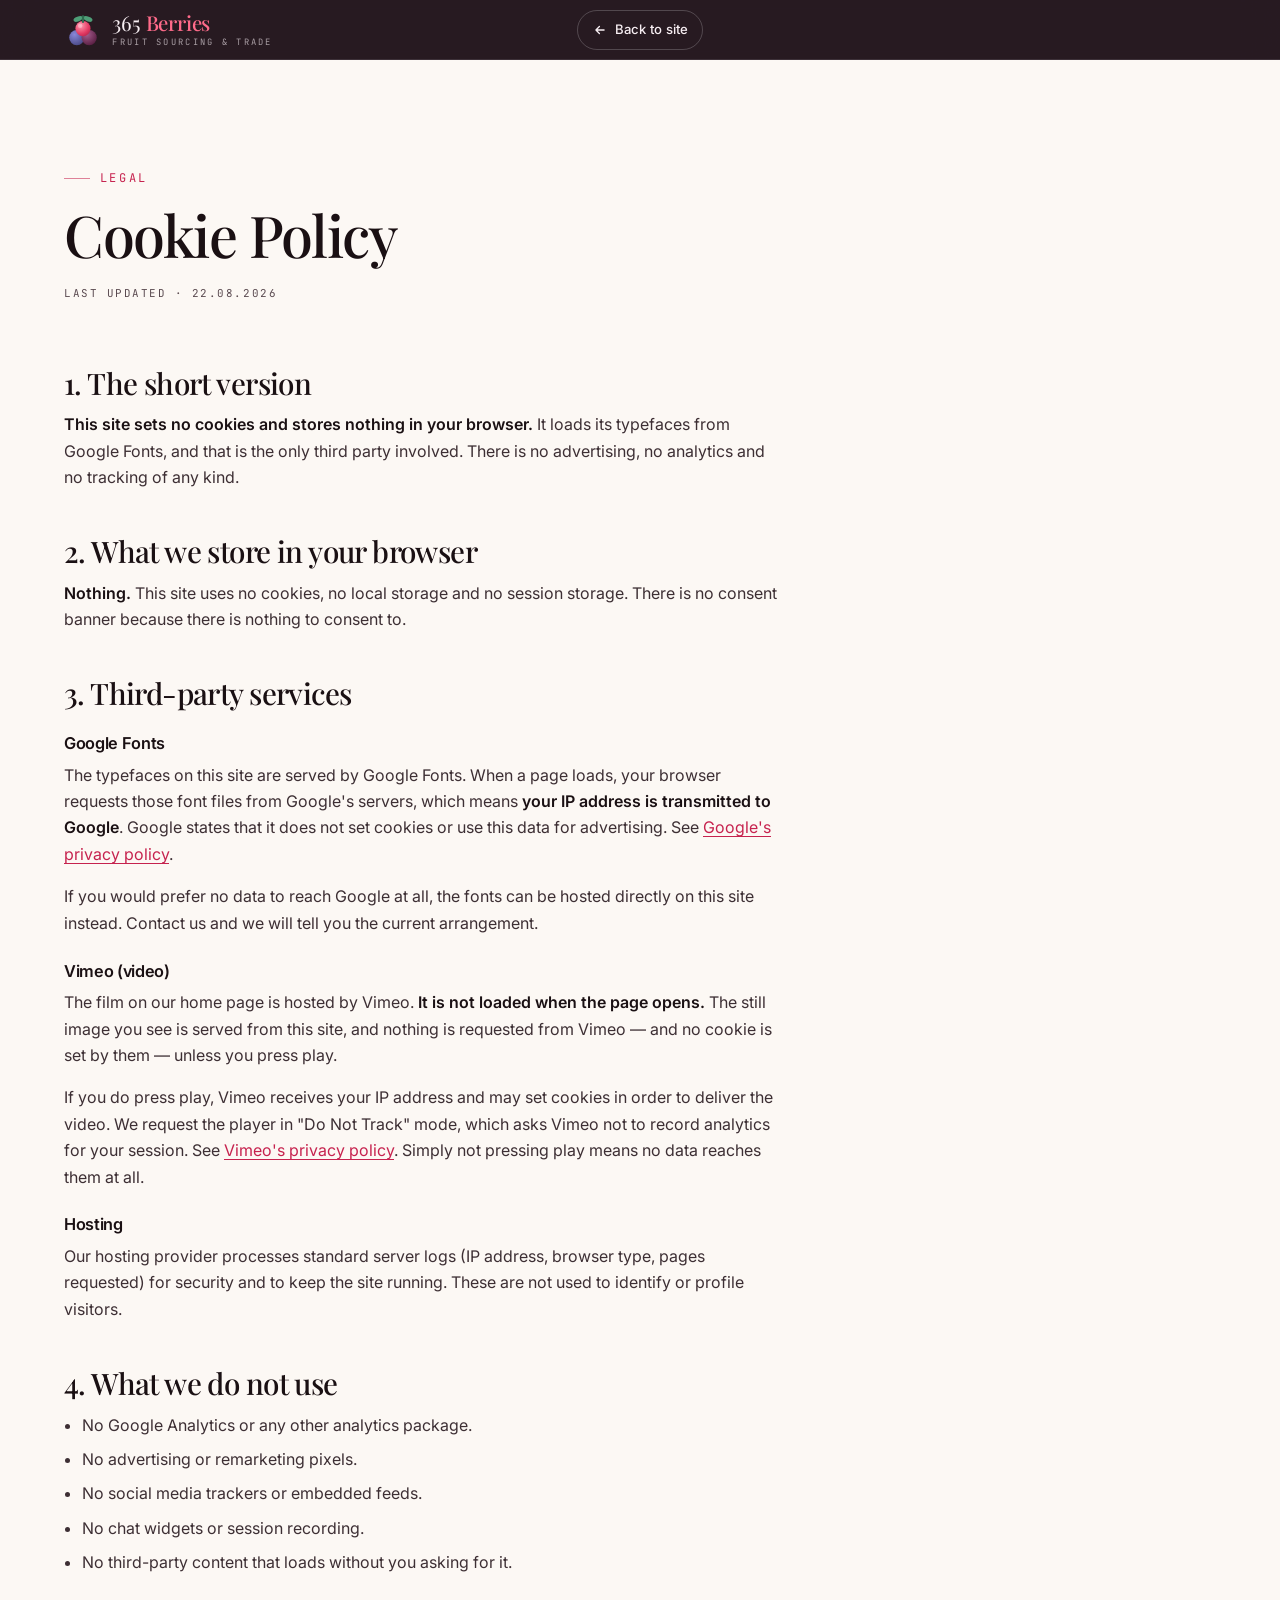
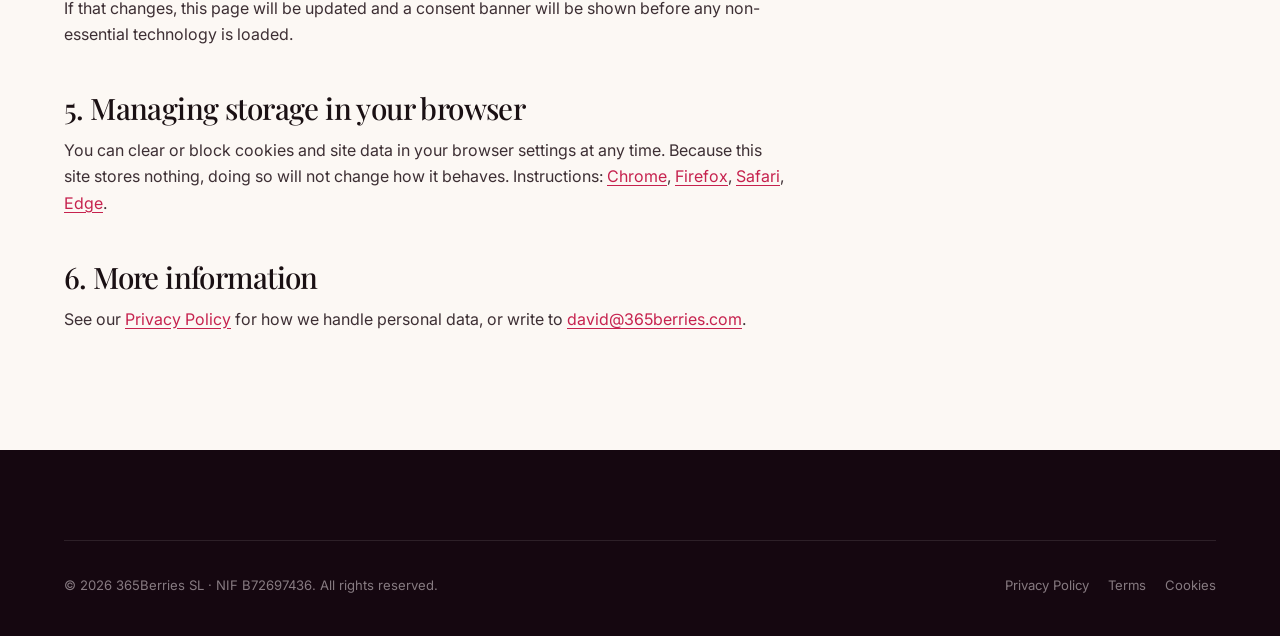
==== commit aa01abb9: "Add the client's Vimeo film as a click-to-load section New section 05 between How we work and Origin" ====
--- a/cookies.html
+++ b/cookies.html
@@ -3,8 +3,8 @@
   ⚠️  TEMPLATE — NOT LEGAL ADVICE.
   This describes what the site ACTUALLY does today: no cookies, no local storage,
   and webfonts loaded from Google. Two things would make it inaccurate:
-   1. adding analytics, a chat widget, a pixel or embedded video — that also makes
-      a consent banner legally required;
+   1. adding analytics, a chat widget or a pixel — that also makes a consent
+      banner legally required. (The Vimeo film is click-to-load, so it does not.)
    2. re-enabling the Spanish switcher (LANGUAGES in main.js), which stores a
       'lang' key in localStorage. Restore the storage table here if you do.
   See README sections 3 and 4.
@@ -115,6 +115,20 @@
         If you would prefer no data to reach Google at all, the fonts can be hosted directly on
         this site instead. Contact us and we will tell you the current arrangement.
       </p>
+      <h3>Vimeo (video)</h3>
+      <p>
+        The film on our home page is hosted by Vimeo. <strong>It is not loaded when the page
+        opens.</strong> The still image you see is served from this site, and nothing is
+        requested from Vimeo — and no cookie is set by them — unless you press play.
+      </p>
+      <p>
+        If you do press play, Vimeo receives your IP address and may set cookies in order to
+        deliver the video. We request the player in "Do Not Track" mode, which asks Vimeo not
+        to record analytics for your session. See
+        <a href="https://vimeo.com/privacy" target="_blank" rel="noopener noreferrer">Vimeo's
+        privacy policy</a>. Simply not pressing play means no data reaches them at all.
+      </p>
+
       <h3>Hosting</h3>
       <p>
         Our hosting provider processes standard server logs (IP address, browser type, pages
@@ -128,6 +142,7 @@
         <li>No advertising or remarketing pixels.</li>
         <li>No social media trackers or embedded feeds.</li>
         <li>No chat widgets or session recording.</li>
+        <li>No third-party content that loads without you asking for it.</li>
       </ul>
       <p>
         If that changes, this page will be updated and a consent banner will be shown before
@@ -181,6 +196,20 @@
         Si prefieres que no llegue ningún dato a Google, las tipografías pueden alojarse
         directamente en esta web. Escríbenos y te indicamos la configuración actual.
       </p>
+      <h3>Vimeo (vídeo)</h3>
+      <p>
+        El vídeo de nuestra página de inicio está alojado en Vimeo. <strong>No se carga al
+        abrir la página.</strong> La imagen fija que ves se sirve desde esta web y no se
+        solicita nada a Vimeo —ni instalan ninguna cookie— salvo que pulses play.
+      </p>
+      <p>
+        Si pulsas play, Vimeo recibe tu dirección IP y puede instalar cookies para reproducir
+        el vídeo. Solicitamos el reproductor en modo «Do Not Track», que pide a Vimeo que no
+        registre analítica de tu sesión. Consulta la
+        <a href="https://vimeo.com/privacy" target="_blank" rel="noopener noreferrer">política
+        de privacidad de Vimeo</a>. Si no pulsas play, no les llega ningún dato.
+      </p>
+
       <h3>Alojamiento</h3>
       <p>
         Nuestro proveedor de alojamiento trata registros de servidor estándar (dirección IP,
@@ -194,6 +223,7 @@
         <li>Ningún píxel publicitario ni de remarketing.</li>
         <li>Ningún rastreador de redes sociales ni contenido incrustado.</li>
         <li>Ningún chat ni grabación de sesiones.</li>
+        <li>Ningún contenido de terceros que se cargue sin que lo pidas.</li>
       </ul>
       <p>
         Si esto cambiara, actualizaríamos esta página y mostraríamos un banner de
--- a/styles.css
+++ b/styles.css
@@ -202,6 +202,21 @@
   width:100%;max-width:var(--maxw);margin-inline:auto;padding-inline:var(--gutter);
 }
 .header__right{display:flex;align-items:center;gap:.6rem;margin-left:auto;flex:none}
+
+/* Once the nav appears, switch to three columns so it is optically centred in
+   the header rather than pushed up against the logo. Equal 1fr side columns
+   keep it centred whatever the logo or CTA width. */
+@media (min-width:1024px){
+  .header__inner{
+    display:grid;
+    grid-template-columns:1fr auto 1fr;
+    gap:1rem;
+  }
+  .brand{justify-self:start}
+  .nav{justify-self:center}
+  .header__right{margin-left:0;justify-self:end}
+}
+
 .brand{display:flex;align-items:center;gap:.65rem;color:#F7EEF2;min-width:0}
 .brand__logo{width:38px;height:38px;flex:none}
 
@@ -246,6 +261,12 @@
 
 .header__cta{display:none}
 @media (min-width:1024px){.header__cta{display:inline-flex;min-height:44px;padding:0 1.25rem;font-size:.875rem}}
+/* Narrow desktops: buy back room either side of the centred nav. */
+@media (min-width:1024px) and (max-width:1180px){
+  .nav a{padding-inline:.6rem}
+  .header__cta{padding:0 1rem}
+}
+
 
 /* Language switcher */
 .lang{
@@ -624,6 +645,7 @@
 .orig__map svg{width:100%;height:auto}
 .map-land{fill:currentColor;opacity:.13}
 .map-pin{cursor:pointer}
+.map-pin .hit{fill:transparent}          /* generous target — the dot itself is 5px */
 .map-pin circle.core{fill:var(--rasp-500);transition:r .3s var(--e-out)}
 .map-pin circle.halo{fill:var(--rasp-500);opacity:.28;transform-box:fill-box;transform-origin:center;animation:ping 2.8s var(--e-out) infinite}
 .map-pin:nth-of-type(2) circle.halo{animation-delay:-.5s}
@@ -631,9 +653,18 @@
 .map-pin:nth-of-type(4) circle.halo{animation-delay:-1.5s}
 .map-pin:nth-of-type(5) circle.halo{animation-delay:-2s}
 @keyframes ping{0%{transform:scale(.6);opacity:.4}70%,100%{transform:scale(3.2);opacity:0}}
-.map-pin:hover circle.core{r:7}
-.map-pin text{font-family:var(--font-mono);font-size:9px;letter-spacing:.1em;text-transform:uppercase;fill:var(--fg);opacity:0;transition:opacity .3s}
-.map-pin:hover text{opacity:1}
+.map-pin:hover circle.core,.map-pin:focus-visible circle.core{r:7}
+/* Labels sit over the dark globe AND the cream page, so a dark halo drawn behind
+   the light text (paint-order) is what keeps them legible on both. They stay
+   visible rather than hover-only — touch devices have no hover. */
+.map-pin text{
+  font-family:var(--font-mono);font-size:9px;letter-spacing:.1em;text-transform:uppercase;
+  fill:#F7EEF2;
+  stroke:rgba(12,4,9,.92);stroke-width:3.5px;paint-order:stroke fill;
+  opacity:.78;transition:opacity .3s;
+  pointer-events:none;
+}
+.map-pin:hover text,.map-pin:focus-visible text{opacity:1}
 
 .orig__list{display:grid;gap:0}
 .orig__item{
@@ -910,3 +941,69 @@
 /* Defensive: once hidden the preloader must never intercept clicks, even if
    its opacity/visibility transition is interrupted (e.g. backgrounded tab). */
 body.loaded .loader{pointer-events:none}
+
+/* ---------- 25. FILM (click-to-load Vimeo facade) ---------- */
+.film{max-width:1080px;margin-inline:auto}
+.film__trigger{
+  position:relative;display:block;width:100%;
+  aspect-ratio:16/9;
+  border-radius:var(--radius-lg);overflow:hidden;
+  border:1px solid var(--line);
+  background:var(--plum-800);
+  cursor:pointer;isolation:isolate;
+  transition:transform .5s var(--e-out),box-shadow .5s var(--e-out),border-color .4s;
+}
+.film__trigger:hover{transform:translateY(-4px);border-color:transparent;box-shadow:0 30px 60px -30px rgba(0,0,0,.85)}
+.film__poster{
+  position:absolute;inset:0;width:100%;height:100%;object-fit:cover;
+  transition:transform .8s var(--e-out),filter .5s var(--e-out);
+}
+.film__trigger:hover .film__poster{transform:scale(1.04)}
+.film__shade{
+  position:absolute;inset:0;
+  background:
+    radial-gradient(60% 60% at 50% 50%, rgba(21,7,16,.15), rgba(21,7,16,.55) 100%),
+    linear-gradient(to top, rgba(21,7,16,.85), rgba(21,7,16,.05) 55%);
+  transition:opacity .5s var(--e-out);
+}
+.film__trigger:hover .film__shade{opacity:.85}
+.film__play{
+  position:absolute;top:50%;left:50%;transform:translate(-50%,-50%);
+  width:clamp(64px,8vw,88px);aspect-ratio:1;border-radius:50%;
+  display:grid;place-items:center;
+  background:var(--rasp-500);color:#fff;
+  box-shadow:0 14px 40px -12px rgba(198,34,78,.9);
+  transition:transform .45s var(--e-out),background .3s;
+}
+.film__play svg{width:34%;height:34%;margin-left:8%}
+.film__trigger:hover .film__play{transform:translate(-50%,-50%) scale(1.09)}
+.film__trigger:active .film__play{transform:translate(-50%,-50%) scale(.96)}
+/* pulse ring */
+.film__play::after{
+  content:"";position:absolute;inset:0;border-radius:50%;
+  border:2px solid var(--rasp-400);
+  animation:filmPing 2.6s var(--e-out) infinite;
+}
+@keyframes filmPing{0%{transform:scale(1);opacity:.65}70%,100%{transform:scale(1.9);opacity:0}}
+.film__meta{
+  position:absolute;left:clamp(1rem,3vw,2rem);bottom:clamp(1rem,3vw,1.75rem);
+  display:flex;align-items:baseline;gap:.7rem;color:#F7EEF2;text-align:left;
+}
+.film__meta b{font-family:var(--font-display);font-weight:500;font-size:clamp(1.05rem,2vw,1.5rem)}
+.film__meta i{font-family:var(--font-mono);font-style:normal;font-size:.68rem;letter-spacing:.16em;opacity:.7}
+.film__note{
+  margin-top:1rem;text-align:center;
+  font-family:var(--font-mono);font-size:.64rem;letter-spacing:.1em;
+  text-transform:uppercase;color:var(--fg-muted);
+}
+/* once loaded */
+.film__frame{
+  position:relative;width:100%;aspect-ratio:16/9;
+  border-radius:var(--radius-lg);overflow:hidden;border:1px solid var(--line);
+  background:#000;
+}
+.film__frame iframe{position:absolute;inset:0;width:100%;height:100%;border:0}
+@media (prefers-reduced-motion:reduce){
+  .film__play::after{animation:none}
+  .film__trigger:hover .film__poster{transform:none}
+}
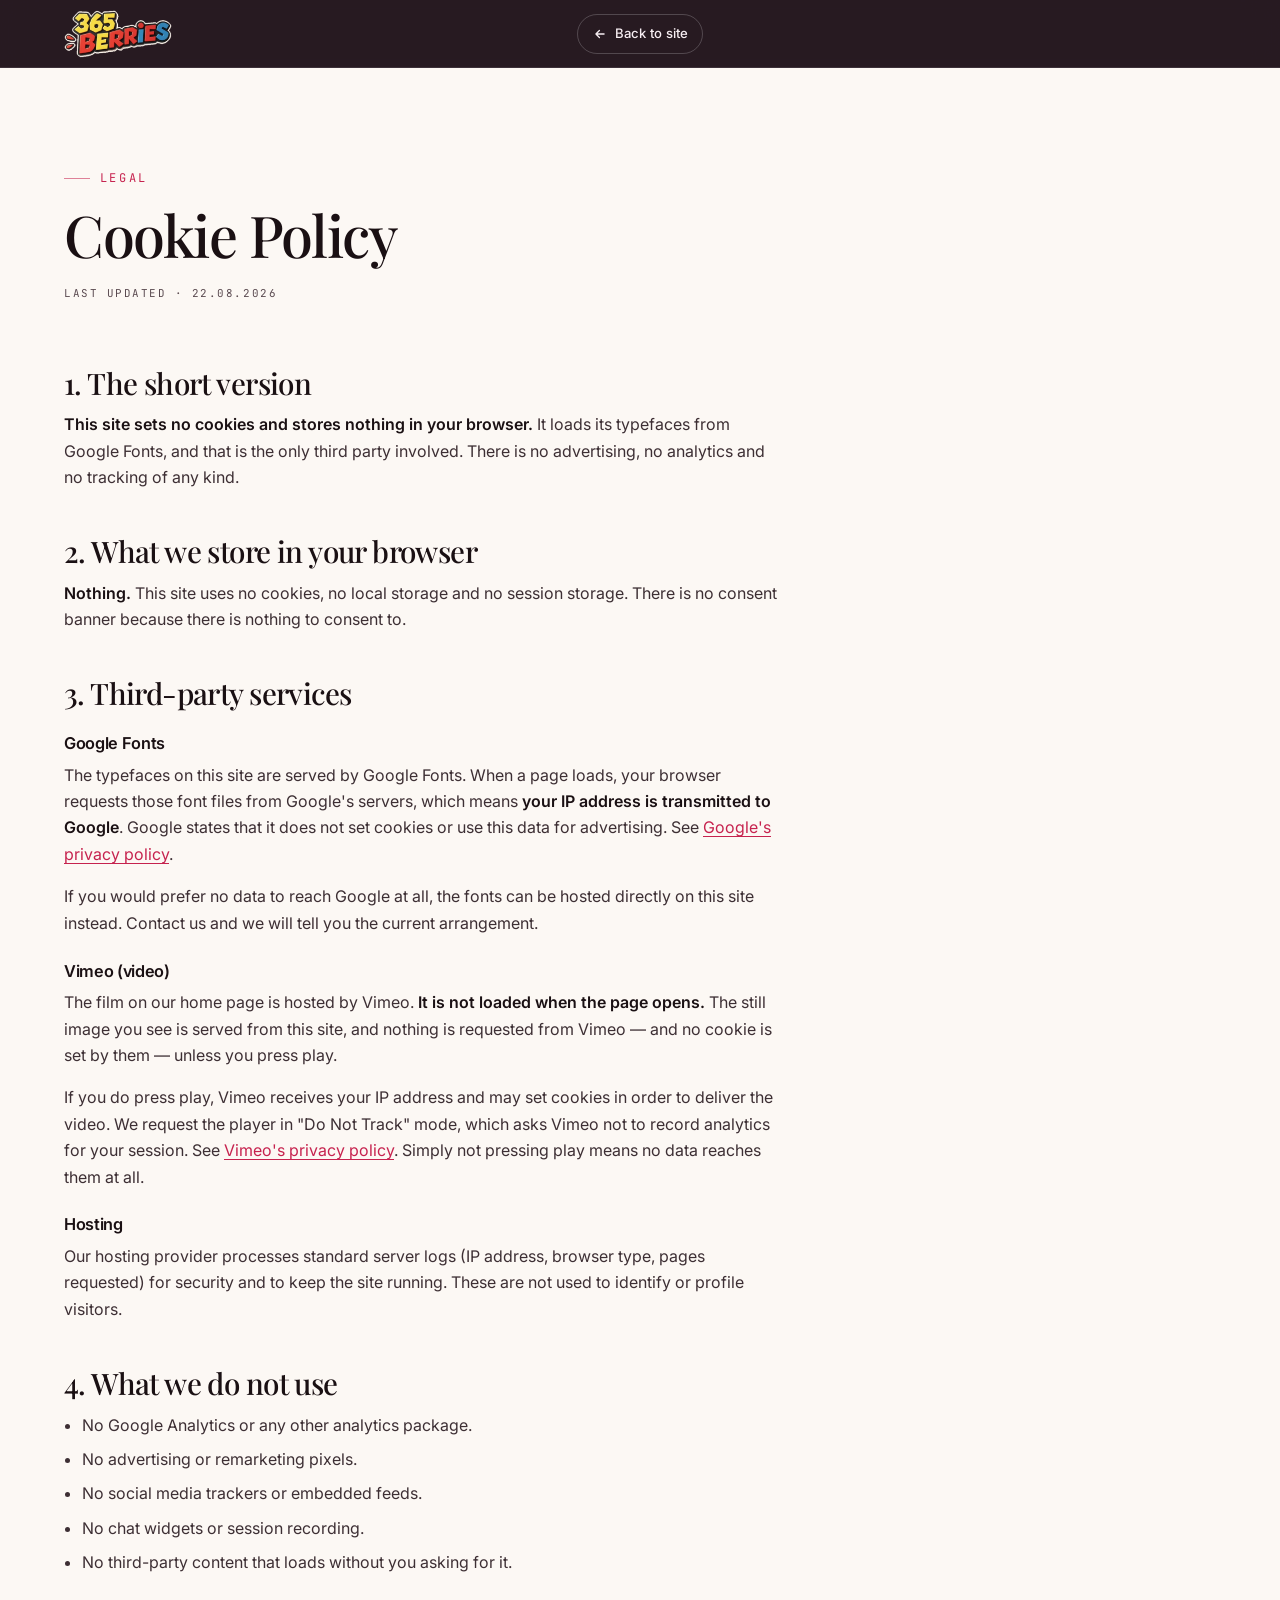
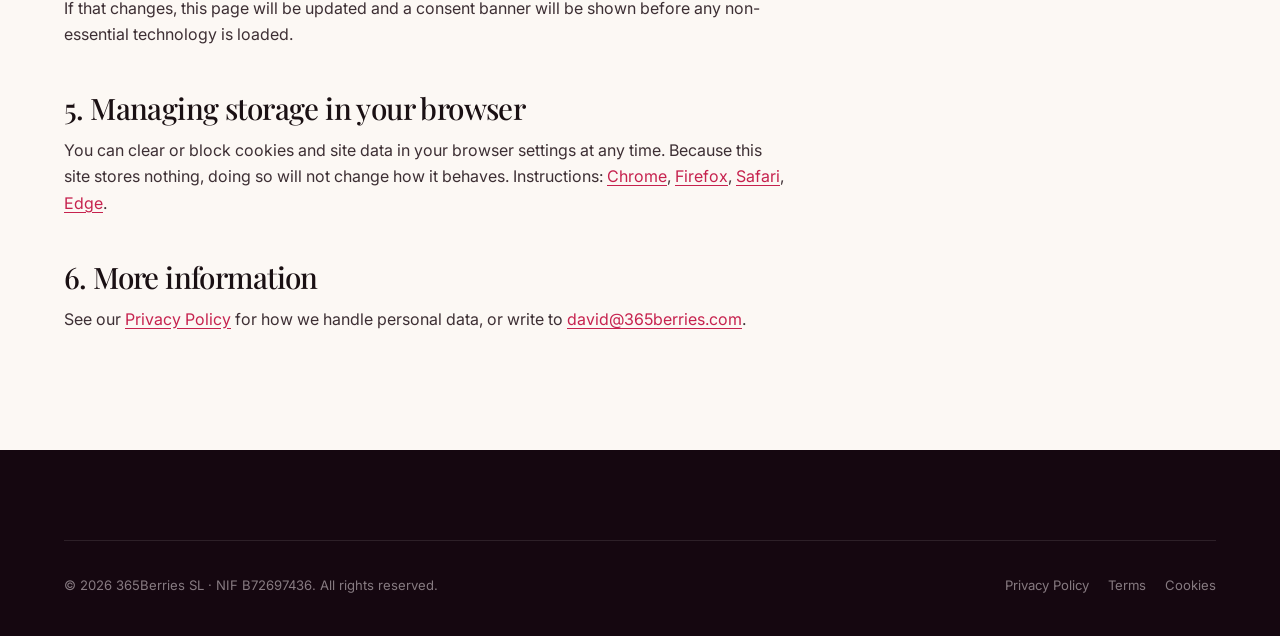
==== commit 16656b62: "Use the client's logo; add colour-options review page Logo: his file was a 512x481 JPEG whose 'white" ====
--- a/cookies.html
+++ b/cookies.html
@@ -27,7 +27,8 @@
 <meta property="og:site_name" content="365 Berries">
 <meta property="og:locale" content="en_GB">
 <meta property="og:locale:alternate" content="es_ES">
-<meta property="og:image" content="assets/og-image.jpg">
+<meta property="og:url" content="https://365berries.vercel.app/cookies">
+<meta property="og:image" content="https://365berries.vercel.app/assets/og-image.jpg">
 <meta property="og:image:width" content="1200">
 <meta property="og:image:height" content="630">
 <meta property="og:image:alt" content="365 Berries — berries in season, 365 days a year">
@@ -38,9 +39,10 @@
 <link rel="preconnect" href="https://fonts.googleapis.com">
 <link rel="preconnect" href="https://fonts.gstatic.com" crossorigin>
 <link href="https://fonts.googleapis.com/css2?family=Inter:wght@300;400;500;600;700&family=JetBrains+Mono:wght@400;500&family=Playfair+Display:ital,wght@0,400;0,500;0,600;1,400;1,500&display=swap" rel="stylesheet">
+<link rel="canonical" href="https://365berries.vercel.app/cookies">
 <link rel="stylesheet" href="styles.css">
 </head>
-<body class="loaded" data-title-key="legal.metaCookies" data-desc-key="legal.descCookies">
+<body class="loaded logo-client" data-title-key="legal.metaCookies" data-desc-key="legal.descCookies">
 
 <header class="header header--solid">
   <div class="header__inner">
@@ -59,6 +61,7 @@
           <radialGradient id="raspL" cx=".35" cy=".3" r=".9"><stop stop-color="#FF9AAF"/><stop offset=".6" stop-color="#E23A63"/><stop offset="1" stop-color="#A81B43"/></radialGradient>
         </defs>
       </svg>
+      <img class="brand__img" src="assets/logo-wordmark-dark.webp" width="414" height="184" alt="365 Berries" decoding="async">
       <span class="brand__txt">
         <span class="brand__name">365 <b>Berries</b></span>
         <span class="brand__sub" data-i18n="brand.sub">Fruit Sourcing &amp; Trade</span>
--- a/styles.css
+++ b/styles.css
@@ -206,7 +206,7 @@
 /* Once the nav appears, switch to three columns so it is optically centred in
    the header rather than pushed up against the logo. Equal 1fr side columns
    keep it centred whatever the logo or CTA width. */
-@media (min-width:1024px){
+@media (min-width:1200px){
   .header__inner{
     display:grid;
     grid-template-columns:1fr auto 1fr;
@@ -227,11 +227,21 @@
       inside BOTH .brand blocks (header + footer), before .brand__txt
    3. add class="logo-client" to <body>
    A square/stacked logo will not work here — see README section 5.        */
-.brand__img{display:none;height:40px;width:auto;max-width:210px;object-fit:contain}
+.brand__img{display:none;height:48px;width:auto;max-width:none;object-fit:contain;
+  transition:height var(--d-mid) var(--e-out),transform var(--d-mid) var(--e-out)}
 body.logo-client .brand__img{display:block}
 body.logo-client .brand__logo,
 body.logo-client .brand__txt{display:none}
-@media (max-width:420px){body.logo-client .brand__img{height:32px;max-width:160px}}
+.header.is-stuck .brand__img{height:42px}
+.brand:hover .brand__img{transform:rotate(-2deg) scale(1.03)}
+.footer .brand__img{height:68px}
+@media (max-width:420px){body.logo-client .header .brand__img{height:40px}}
+
+/* Preloader: the client's full logo, with a gentle breathing scale */
+.loader__logo{width:min(190px,48vw);height:auto;margin-inline:auto;
+  animation:loaderBreath 1.8s ease-in-out infinite}
+@keyframes loaderBreath{0%,100%{transform:scale(1)}50%{transform:scale(1.04)}}
+@media (prefers-reduced-motion:reduce){.loader__logo{animation:none}}
 .brand__txt{display:flex;flex-direction:column;line-height:1}
 .brand__name{font-family:var(--font-display);font-size:1.28rem;letter-spacing:-.01em}
 .brand__name b{font-weight:500;color:var(--rasp-300)}
@@ -245,7 +255,7 @@
 }
 
 .nav{display:none}
-@media (min-width:1024px){.nav{display:flex;align-items:center;gap:.25rem}}
+@media (min-width:1200px){.nav{display:flex;align-items:center;gap:.25rem}}
 .nav a{
   position:relative;padding:.55rem .9rem;border-radius:999px;
   font-size:.875rem;font-weight:500;color:rgba(247,238,242,.82);
@@ -260,9 +270,9 @@
 .nav a:hover::before,.nav a.is-active::before{transform:scale(1);opacity:1}
 
 .header__cta{display:none}
-@media (min-width:1024px){.header__cta{display:inline-flex;min-height:44px;padding:0 1.25rem;font-size:.875rem}}
+@media (min-width:1200px){.header__cta{display:inline-flex;min-height:44px;padding:0 1.25rem;font-size:.875rem}}
 /* Narrow desktops: buy back room either side of the centred nav. */
-@media (min-width:1024px) and (max-width:1180px){
+@media (min-width:1200px) and (max-width:1320px){
   .nav a{padding-inline:.6rem}
   .header__cta{padding:0 1rem}
 }
@@ -290,7 +300,7 @@
   border:1px solid rgba(255,255,255,.22);flex:none;
   transition:border-color var(--d-fast),background var(--d-fast);
 }
-@media (min-width:1024px){.burger{display:none}}
+@media (min-width:1200px){.burger{display:none}}
 .burger:hover{border-color:rgba(255,255,255,.45);background:rgba(255,255,255,.06)}
 .burger span{
   position:absolute;top:50%;left:50%;
@@ -975,7 +985,9 @@
   box-shadow:0 14px 40px -12px rgba(198,34,78,.9);
   transition:transform .45s var(--e-out),background .3s;
 }
-.film__play svg{width:34%;height:34%;margin-left:8%}
+/* No optical nudge needed: the triangle's centroid already sits at 12.11 in a
+   24-unit viewBox, so centring the box centres the glyph's visual mass. */
+.film__play svg{width:34%;height:34%}
 .film__trigger:hover .film__play{transform:translate(-50%,-50%) scale(1.09)}
 .film__trigger:active .film__play{transform:translate(-50%,-50%) scale(.96)}
 /* pulse ring */
@@ -997,13 +1009,118 @@
   text-transform:uppercase;color:var(--fg-muted);
 }
 /* once loaded */
+/* The source video has a 10% white border baked into every frame, so the player
+   is scaled up and clipped to crop it out. If the client re-exports the film
+   without the border, set --film-crop back to 100%. */
+.film{--film-crop:125%}
 .film__frame{
   position:relative;width:100%;aspect-ratio:16/9;
   border-radius:var(--radius-lg);overflow:hidden;border:1px solid var(--line);
-  background:#000;
-}
-.film__frame iframe{position:absolute;inset:0;width:100%;height:100%;border:0}
+  background:var(--plum-950);
+}
+.film__frame iframe{
+  position:absolute;top:50%;left:50%;
+  width:var(--film-crop);height:var(--film-crop);
+  transform:translate(-50%,-50%);
+  border:0;
+}
 @media (prefers-reduced-motion:reduce){
   .film__play::after{animation:none}
   .film__trigger:hover .film__poster{transform:none}
 }
+
+/* Our own player controls — Vimeo's are hidden because the frame is cropped */
+.film__controls{
+  position:absolute;left:50%;bottom:clamp(.75rem,2vw,1.25rem);
+  transform:translateX(-50%);
+  display:flex;align-items:center;gap:.35rem;
+  width:max-content;max-width:calc(100% - 1.5rem);
+  padding:.35rem;border-radius:999px;
+  background:rgba(21,7,16,.72);
+  backdrop-filter:blur(14px) saturate(140%);
+  -webkit-backdrop-filter:blur(14px) saturate(140%);
+  border:1px solid rgba(255,255,255,.16);
+  box-shadow:0 12px 32px -12px rgba(0,0,0,.8);
+  opacity:0;transition:opacity .3s var(--e-out);
+}
+.film__frame:hover .film__controls,
+.film__controls:focus-within{opacity:1}
+@media (hover:none){.film__controls{opacity:1}}   /* touch: always visible */
+.film__ctrl{
+  flex:none;                      /* never shrink below the 44px touch target */
+  width:44px;height:44px;border-radius:50%;
+  display:grid;place-items:center;
+  color:#F7EEF2;
+  transition:background var(--d-fast),color var(--d-fast),transform var(--d-fast) var(--e-out);
+}
+.film__ctrl svg{width:19px;height:19px}
+.film__ctrl:hover{background:rgba(255,255,255,.14)}
+.film__ctrl:active{transform:scale(.93)}
+.film__ctrl--close:hover{background:var(--rasp-500)}
+
+/* ---------- 26. FRUIT RESCUE ---------- */
+.rescue{--bg:var(--cream-200)}
+.rescue__steps{
+  display:grid;grid-template-columns:1fr;gap:1rem;
+  margin-bottom:clamp(2.5rem,5vw,4rem);
+}
+@media (min-width:860px){.rescue__steps{grid-template-columns:repeat(3,1fr);gap:2rem}}
+.rescue__step{
+  position:relative;background:var(--card);
+  border:1px solid var(--line);border-radius:var(--radius);
+  padding:1.8rem 1.6rem 1.7rem;
+  transition:transform .5s var(--e-out),box-shadow .5s var(--e-out);
+}
+.rescue__step:hover{transform:translateY(-6px);box-shadow:0 22px 44px -26px rgba(26,16,19,.45)}
+/* chevron in the gap between steps, echoing the flyer's arrows */
+@media (min-width:860px){
+  .rescue__step:not(:last-child)::after{
+    content:"";position:absolute;top:50%;left:100%;
+    width:.62rem;height:.62rem;
+    border-top:2px solid var(--accent);border-right:2px solid var(--accent);
+    transform:translate(calc(1rem - 70%),-50%) rotate(45deg);
+  }
+}
+.rescue__num{
+  position:absolute;top:1.3rem;right:1.4rem;
+  font-family:var(--font-mono);font-size:.68rem;letter-spacing:.18em;color:var(--fg-muted);
+}
+.rescue__ico,.rescue__issue-ico{
+  display:grid;place-items:center;flex:none;
+  border-radius:12px;background:rgba(198,34,78,.1);color:var(--accent);
+}
+.rescue__ico{width:50px;height:50px;margin-bottom:1.1rem}
+.rescue__ico svg{width:24px;height:24px}
+.rescue__step h3{font-size:1.28rem;margin-bottom:.5rem}
+.rescue__step p{color:var(--fg-muted);font-size:.93rem}
+
+.rescue__grid{display:grid;gap:clamp(1.5rem,3vw,2.5rem);align-items:stretch}
+@media (min-width:980px){.rescue__grid{grid-template-columns:1.05fr .95fr}}
+.rescue__sub{
+  font-family:var(--font-mono);font-size:.66rem;font-weight:500;letter-spacing:.2em;
+  text-transform:uppercase;color:var(--fg-muted);margin-bottom:.6rem;line-height:1.5;
+}
+.rescue__issue{
+  display:flex;align-items:center;gap:1rem;
+  padding:.95rem 0;border-bottom:1px solid var(--line);
+}
+.rescue__issue:last-child{border-bottom:0}
+.rescue__issue-ico{width:42px;height:42px;border-radius:50%}
+.rescue__issue-ico svg{width:20px;height:20px}
+.rescue__issue b{display:block;font-weight:600;font-size:1.02rem}
+.rescue__issue small{display:block;font-size:.84rem;color:var(--fg-muted);margin-top:.1rem}
+
+.rescue__band{
+  position:relative;overflow:hidden;isolation:isolate;
+  display:flex;flex-direction:column;justify-content:center;gap:1.1rem;
+  padding:clamp(2rem,4vw,3rem);border-radius:var(--radius-lg);
+  background:var(--plum-800);color:var(--fg);
+}
+.rescue__band-glow{
+  position:absolute;z-index:-1;width:120%;height:120%;right:-45%;top:-40%;
+  background:radial-gradient(closest-side,rgba(198,34,78,.55),transparent);filter:blur(30px);
+}
+.rescue__band-text{
+  font-family:var(--font-display);font-size:clamp(1.5rem,2.6vw,2.15rem);
+  line-height:1.2;letter-spacing:-.015em;
+}
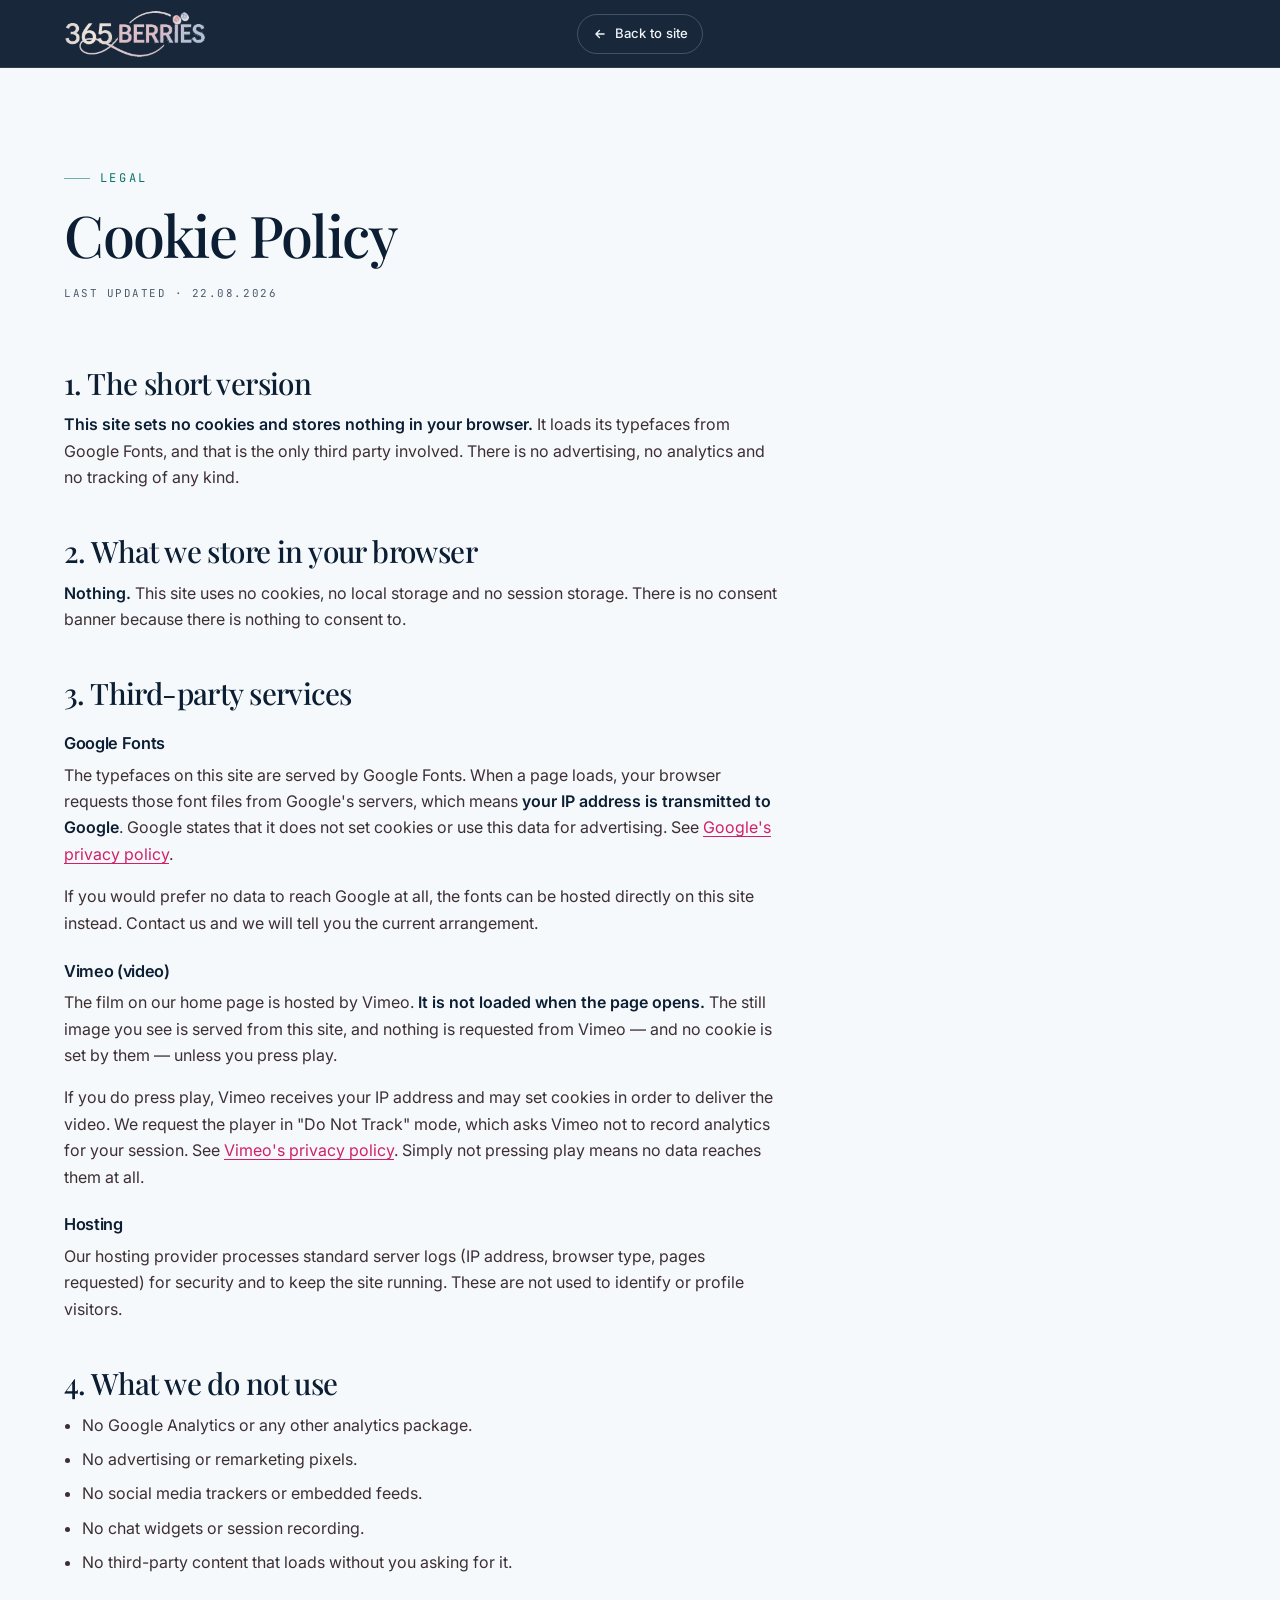
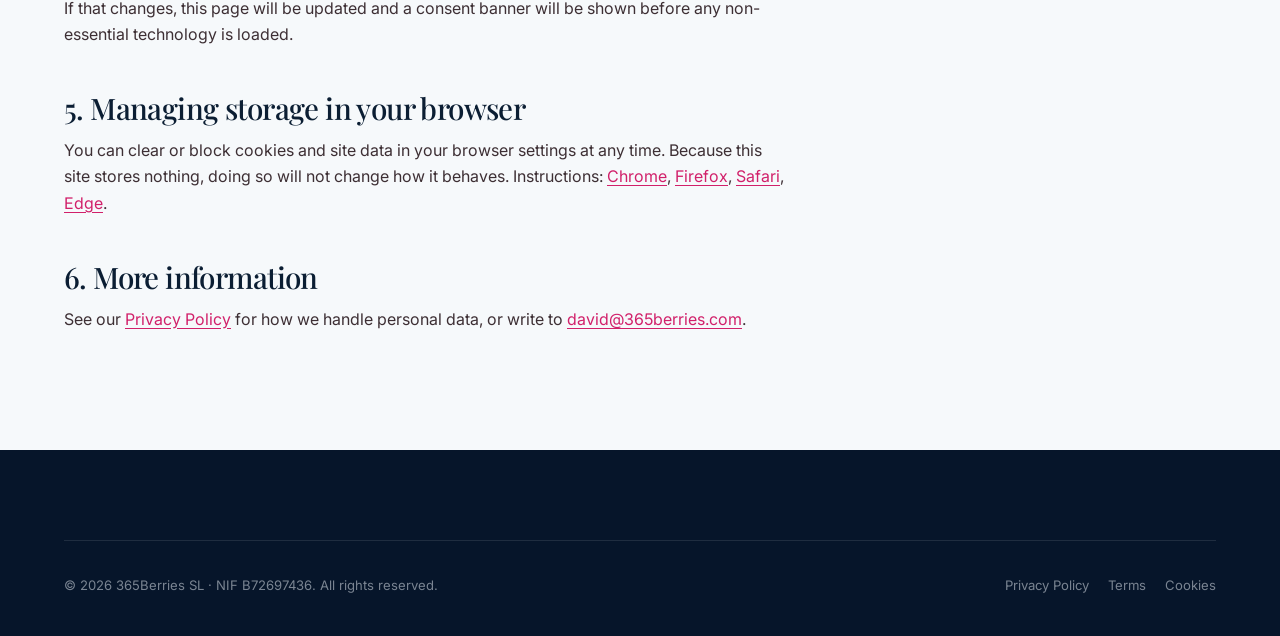
==== commit 95b74002: "Adopt the client's new logo and apply the approved Harbour scheme Logo: the supplied banner had the " ====
--- a/cookies.html
+++ b/cookies.html
@@ -15,7 +15,7 @@
 <meta name="viewport" content="width=device-width, initial-scale=1">
 <title>Cookie Policy — 365 Berries</title>
 <meta name="description" content="What 365Berries SL stores in your browser, and why.">
-<meta name="theme-color" content="#150710">
+<meta name="theme-color" content="#06152A">
 <meta name="robots" content="noindex, nofollow">
 
 <meta property="og:type" content="website">
@@ -34,7 +34,7 @@
 <meta property="og:image:alt" content="365 Berries — berries in season, 365 days a year">
 <meta name="twitter:card" content="summary_large_image">
 
-<link rel="icon" href="data:image/svg+xml,%3Csvg xmlns='http://www.w3.org/2000/svg' viewBox='0 0 40 40'%3E%3Ccircle cx='13.5' cy='28' r='8.5' fill='%234B4A8F'/%3E%3Ccircle cx='26.5' cy='28' r='8.5' fill='%235C1A45'/%3E%3Ccircle cx='20' cy='18' r='8.5' fill='%23E23A63'/%3E%3Cellipse cx='14.8' cy='8.4' rx='5' ry='2.5' fill='%234E9E77' transform='rotate(-20 14.8 8.4)'/%3E%3Cellipse cx='25.2' cy='8.4' rx='5' ry='2.5' fill='%234E9E77' transform='rotate(20 25.2 8.4)'/%3E%3Cpath d='M20 11V5' stroke='%232F6B4F' stroke-width='2.4' stroke-linecap='round'/%3E%3C/svg%3E">
+<link rel="icon" href="data:image/svg+xml,%3Csvg xmlns='http://www.w3.org/2000/svg' viewBox='0 0 32 32'%3E%3Crect width='32' height='32' rx='7' fill='%230B213D'/%3E%3Cpath d='M9 16c0-3.6 3.2-5.2 5.4-3.1 1.1 1 1.6 2.1 1.6 3.1s.5 2.1 1.6 3.1C19.8 21.2 23 19.6 23 16s-3.2-5.2-5.4-3.1c-1.1 1-1.6 2.1-1.6 3.1s-.5 2.1-1.6 3.1C12.2 21.2 9 19.6 9 16Z' fill='none' stroke='%23C89A6B' stroke-width='1.7'/%3E%3Ccircle cx='21.5' cy='10.5' r='1.7' fill='%23B3243F'/%3E%3Ccircle cx='25.2' cy='10.5' r='1.7' fill='%232F4C9B'/%3E%3C/svg%3E">
 
 <link rel="preconnect" href="https://fonts.googleapis.com">
 <link rel="preconnect" href="https://fonts.gstatic.com" crossorigin>
@@ -61,7 +61,7 @@
           <radialGradient id="raspL" cx=".35" cy=".3" r=".9"><stop stop-color="#FF9AAF"/><stop offset=".6" stop-color="#E23A63"/><stop offset="1" stop-color="#A81B43"/></radialGradient>
         </defs>
       </svg>
-      <img class="brand__img" src="assets/logo-wordmark-dark.webp" width="414" height="184" alt="365 Berries" decoding="async">
+      <img class="brand__img" src="assets/logo-wordmark-dark.webp" width="480" height="162" alt="365 Berries" decoding="async">
       <span class="brand__txt">
         <span class="brand__name">365 <b>Berries</b></span>
         <span class="brand__sub" data-i18n="brand.sub">Fruit Sourcing &amp; Trade</span>
--- a/styles.css
+++ b/styles.css
@@ -6,25 +6,39 @@
 
 /* ---------- 1. TOKENS ---------- */
 :root{
-  --plum-950:#150710;
-  --plum-900:#1E0A16;
-  --plum-800:#2C0F20;
-  --plum-700:#43122B;
-  --berry-600:#7B1E4B;
-  --rasp-500:#C6224E;
-  --rasp-400:#E23A63;
-  --rasp-300:#FF6B8A;
-  --blue-600:#3E3D78;
+  /* Harbour palette — navy, teal and pink, matching the Fruit Rescue flyer.
+     The old plum and raspberry token names are kept below as aliases, so every
+     existing rule keeps working and only the values change. */
+  --navy-950:#06152A;
+  --navy-900:#0B213D;
+  --navy-800:#122E52;
+  --navy-700:#1B3F6B;
+  --teal-700:#0A716C;
+  --teal-500:#1FA7A0;
+  --teal-300:#45D6CA;
+  --pink-700:#A81B56;
+  --pink-600:#D1206A;
+  --pink-500:#E8437F;
+
+  --plum-950:var(--navy-950);
+  --plum-900:var(--navy-900);
+  --plum-800:var(--navy-800);
+  --plum-700:var(--navy-700);
+  --berry-600:var(--pink-700);
+  --rasp-500:var(--pink-600);
+  --rasp-400:var(--pink-500);
+  --rasp-300:var(--teal-300);
+  --blue-600:#3E3D78;          /* blueberry — fruit colour, not brand */
   --blue-400:#6E6CC4;
   --leaf-600:#2F6B4F;
   --leaf-400:#4E9E77;
-  --gold-500:#C08A2E;
-
-  --cream:#FCF8F4;
-  --cream-200:#F3EBE3;
-  --cream-300:#E7DCD1;
-  --ink:#1A1013;
-  --ink-soft:#5A4A50;
+  --gold-500:#F2B233;
+
+  --cream:#F6F9FB;
+  --cream-200:#E9F0F5;
+  --cream-300:#D5DFE8;
+  --ink:#0B1E33;
+  --ink-soft:#4A5B6D;
   --white:#FFFFFF;
 
   --bg:var(--cream);
@@ -32,7 +46,7 @@
   --fg-muted:var(--ink-soft);
   --line:var(--cream-300);
   --card:var(--white);
-  --accent:var(--rasp-500);
+  --accent:var(--teal-700);
 
   --font-display:"Playfair Display",Georgia,"Times New Roman",serif;
   --font-sans:"Inter",-apple-system,BlinkMacSystemFont,"Segoe UI",Roboto,sans-serif;
@@ -60,8 +74,8 @@
 
 .is-dark{
   --bg:var(--plum-900);
-  --fg:#F7EEF2;
-  --fg-muted:#C3AAB6;
+  --fg:#EEF4FA;
+  --fg-muted:#A7BCD1;
   --line:rgba(255,255,255,.13);
   --card:rgba(255,255,255,.045);
   --accent:var(--rasp-300);
@@ -132,7 +146,7 @@
   background:var(--btn-bg);color:var(--btn-fg);
   font-size:.9375rem;font-weight:600;
   overflow:hidden;isolation:isolate;
-  box-shadow:0 6px 20px -8px rgba(198,34,78,.55);
+  box-shadow:0 6px 20px -8px rgba(209,32,106,.55);
   transition:transform var(--d-fast) var(--e-out),box-shadow var(--d-mid) var(--e-out),color var(--d-mid);
   will-change:transform;
 }
@@ -143,7 +157,7 @@
   transition:transform var(--d-mid) var(--e-out);
 }
 .btn:hover::after,.btn:focus-visible::after{transform:translateY(0)}
-.btn:hover{box-shadow:0 14px 34px -10px rgba(43,15,32,.5)}
+.btn:hover{box-shadow:0 14px 34px -10px rgba(6,21,42,.55)}
 .btn:active{transform:scale(.97)}
 .btn__ico{flex:none;transition:transform var(--d-mid) var(--e-out)}
 .btn:hover .btn__ico{transform:translateX(4px)}
@@ -151,7 +165,7 @@
 .btn--ghost{--btn-bg:transparent;--btn-fg:var(--fg);border:1px solid var(--line);box-shadow:none}
 .btn--ghost::after{background:var(--fg)}
 .btn--ghost:hover{color:var(--bg);box-shadow:none}
-.is-dark .btn--ghost::after{background:#F7EEF2}
+.is-dark .btn--ghost::after{background:#EEF4FA}
 .is-dark .btn--ghost:hover{color:var(--plum-900)}
 .btn-group{display:flex;flex-wrap:wrap;gap:.85rem}
 
@@ -165,7 +179,7 @@
 /* ---------- 6. PRELOADER ---------- */
 .loader{
   position:fixed;inset:0;z-index:9999;
-  background:var(--plum-950);color:#F7EEF2;
+  background:var(--plum-950);color:#EEF4FA;
   display:grid;place-items:center;
   transition:opacity .6s var(--e-out),visibility .6s;
 }
@@ -191,7 +205,7 @@
 }
 .header.is-stuck{
   padding-block:.6rem;
-  background:rgba(21,7,16,.74);
+  background:rgba(6,21,42,.78);
   backdrop-filter:blur(16px) saturate(150%);
   -webkit-backdrop-filter:blur(16px) saturate(150%);
   border-bottom-color:rgba(255,255,255,.1);
@@ -217,7 +231,7 @@
   .header__right{margin-left:0;justify-self:end}
 }
 
-.brand{display:flex;align-items:center;gap:.65rem;color:#F7EEF2;min-width:0}
+.brand{display:flex;align-items:center;gap:.65rem;color:#EEF4FA;min-width:0}
 .brand__logo{width:38px;height:38px;flex:none}
 
 /* ---- Client-supplied logo image ----------------------------------------
@@ -258,7 +272,7 @@
 @media (min-width:1200px){.nav{display:flex;align-items:center;gap:.25rem}}
 .nav a{
   position:relative;padding:.55rem .9rem;border-radius:999px;
-  font-size:.875rem;font-weight:500;color:rgba(247,238,242,.82);
+  font-size:.875rem;font-weight:500;color:rgba(238,244,250,.82);
   transition:color var(--d-fast);
 }
 .nav a::before{
@@ -287,7 +301,7 @@
 .lang__btn{
   min-width:38px;min-height:40px;padding:0 .5rem;border-radius:999px;
   font-family:var(--font-mono);font-size:.68rem;letter-spacing:.1em;
-  color:rgba(247,238,242,.6);
+  color:rgba(238,244,250,.6);
   transition:background var(--d-fast),color var(--d-fast);
 }
 .lang__btn:hover{color:#fff}
@@ -305,7 +319,7 @@
 .burger span{
   position:absolute;top:50%;left:50%;
   width:18px;height:1.5px;margin:-.75px 0 0 -9px;
-  background:#F7EEF2;border-radius:2px;
+  background:#EEF4FA;border-radius:2px;
   transition:transform var(--d-mid) var(--e-out),opacity .18s linear;
 }
 .burger span:nth-child(1){transform:translateY(-6px)}
@@ -337,7 +351,7 @@
   display:flex;align-items:baseline;justify-content:space-between;gap:1rem;
   font-family:var(--font-display);
   font-size:clamp(1.45rem,4.6vw,1.95rem);
-  line-height:1.15;color:#F7EEF2;
+  line-height:1.15;color:#EEF4FA;
   padding:.72rem 0;
   border-bottom:1px solid rgba(255,255,255,.08);
   counter-increment:d;
@@ -347,15 +361,15 @@
 .drawer__nav a::after{
   content:"0" counter(d);
   font-family:var(--font-mono);font-size:.66rem;letter-spacing:.14em;
-  color:rgba(247,238,242,.32);flex:none;
+  color:rgba(238,244,250,.32);flex:none;
   transition:color var(--d-fast);
 }
 body.menu-open .drawer__nav a{opacity:1;transform:none;transition-delay:calc(.22s + var(--i) * .06s)}
 .drawer__nav a:hover,.drawer__nav a:focus-visible{color:var(--rasp-300)}
 .drawer__nav a:hover::after{color:var(--rasp-300)}
 
-.drawer__foot{color:rgba(247,238,242,.62);font-size:.9rem;display:grid;gap:.45rem}
-.drawer__foot a{color:#F7EEF2;font-weight:500}
+.drawer__foot{color:rgba(238,244,250,.62);font-size:.9rem;display:grid;gap:.45rem}
+.drawer__foot a{color:#EEF4FA;font-weight:500}
 .drawer__foot a:hover{color:var(--rasp-300)}
 /* Landscape phones: shrink further so all six items still fit */
 @media (max-height:560px){
@@ -368,7 +382,7 @@
   position:relative;min-height:100svh;
   display:flex;align-items:flex-end;
   padding-top:9rem;padding-bottom:clamp(2rem,5vw,3.5rem);
-  background:var(--plum-950);color:#F7EEF2;
+  background:var(--plum-950);color:#EEF4FA;
   overflow:hidden;isolation:isolate;
 }
 .hero__bg{position:absolute;inset:0;z-index:-3;overflow:hidden}
@@ -376,9 +390,9 @@
   position:absolute;border-radius:50%;filter:blur(90px);opacity:.5;
   will-change:transform;
 }
-.hero__glow--a{width:52vw;height:52vw;left:-12vw;top:-14vw;background:radial-gradient(circle,rgba(198,34,78,.85),transparent 68%)}
-.hero__glow--b{width:44vw;height:44vw;right:-10vw;top:12vh;background:radial-gradient(circle,rgba(62,61,120,.9),transparent 68%)}
-.hero__glow--c{width:38vw;height:38vw;left:32vw;bottom:-16vw;background:radial-gradient(circle,rgba(47,107,79,.7),transparent 68%)}
+.hero__glow--a{width:52vw;height:52vw;left:-12vw;top:-14vw;background:radial-gradient(circle,rgba(31,167,160,.8),transparent 68%)}
+.hero__glow--b{width:44vw;height:44vw;right:-10vw;top:12vh;background:radial-gradient(circle,rgba(209,32,106,.85),transparent 68%)}
+.hero__glow--c{width:38vw;height:38vw;left:32vw;bottom:-16vw;background:radial-gradient(circle,rgba(18,46,82,.95),transparent 68%)}
 .hero__grain{
   position:absolute;inset:-50%;z-index:-2;opacity:.055;pointer-events:none;
   background-image:url("data:image/svg+xml,%3Csvg xmlns='http://www.w3.org/2000/svg' width='140' height='140'%3E%3Cfilter id='n'%3E%3CfeTurbulence type='fractalNoise' baseFrequency='.85' numOctaves='3'/%3E%3C/filter%3E%3Crect width='140' height='140' filter='url(%23n)'/%3E%3C/svg%3E");
@@ -405,7 +419,7 @@
   padding:.45rem 1rem .45rem .55rem;border-radius:999px;
   background:rgba(255,255,255,.07);border:1px solid rgba(255,255,255,.14);
   backdrop-filter:blur(10px);
-  font-size:.8125rem;color:rgba(247,238,242,.9);
+  font-size:.8125rem;color:rgba(238,244,250,.9);
   margin-bottom:clamp(1.4rem,3vw,2.2rem);
 }
 .hero__chip b{font-weight:600;color:#fff}
@@ -439,7 +453,7 @@
 }
 @media (min-width:900px){.hero__grid{grid-template-columns:1.25fr .75fr}}
 .hero__copy{
-  font-size:var(--t-lead);line-height:1.55;color:rgba(247,238,242,.76);max-width:46ch;
+  font-size:var(--t-lead);line-height:1.55;color:rgba(238,244,250,.76);max-width:46ch;
   opacity:0;transform:translateY(20px);
   transition:opacity .8s var(--e-out) .55s,transform .8s var(--e-out) .55s;
 }
@@ -459,23 +473,23 @@
   transition:opacity .8s var(--e-out) .85s,transform .8s var(--e-out) .85s;
 }
 body.loaded .hero__stats{opacity:1;transform:none}
-.hero__stat{background:rgba(21,7,16,.55);backdrop-filter:blur(8px);padding:1.1rem 1.15rem}
+.hero__stat{background:rgba(6,21,42,.55);backdrop-filter:blur(8px);padding:1.1rem 1.15rem}
 .hero__stat b{display:block;font-family:var(--font-display);font-size:clamp(1.6rem,2.6vw,2.3rem);line-height:1;font-weight:500}
-.hero__stat span{display:block;font-family:var(--font-mono);font-size:.62rem;letter-spacing:.16em;text-transform:uppercase;color:rgba(247,238,242,.55);margin-top:.5rem}
+.hero__stat span{display:block;font-family:var(--font-mono);font-size:.62rem;letter-spacing:.16em;text-transform:uppercase;color:rgba(238,244,250,.55);margin-top:.5rem}
 
 .hero__scroll{
   display:none;position:absolute;left:var(--gutter);bottom:2rem;
   font-family:var(--font-mono);font-size:.62rem;letter-spacing:.22em;text-transform:uppercase;
-  color:rgba(247,238,242,.5);align-items:center;gap:.7rem;
+  color:rgba(238,244,250,.5);align-items:center;gap:.7rem;
 }
 @media (min-width:900px){.hero__scroll{display:flex}}
-.hero__scroll i{display:block;width:44px;height:1px;background:rgba(247,238,242,.3);position:relative;overflow:hidden}
+.hero__scroll i{display:block;width:44px;height:1px;background:rgba(238,244,250,.3);position:relative;overflow:hidden}
 .hero__scroll i::after{content:"";position:absolute;inset:0;background:var(--rasp-300);animation:sweep 2.2s var(--e-io) infinite}
 @keyframes sweep{0%{transform:translateX(-100%)}60%,100%{transform:translateX(100%)}}
 
 /* ---------- 10. MARQUEE ---------- */
 .marquee{
-  background:var(--plum-800);color:#F7EEF2;
+  background:var(--plum-800);color:#EEF4FA;
   padding-block:1.1rem;overflow:hidden;
   border-block:1px solid rgba(255,255,255,.1);
 }
@@ -485,7 +499,7 @@
 .marquee__item{
   display:inline-flex;align-items:center;gap:1.4rem;padding-inline:1.4rem;
   font-family:var(--font-mono);font-size:.78rem;letter-spacing:.18em;text-transform:uppercase;
-  color:rgba(247,238,242,.72);white-space:nowrap;
+  color:rgba(238,244,250,.72);white-space:nowrap;
 }
 .marquee__item::after{content:"";width:5px;height:5px;border-radius:50%;background:var(--rasp-400);flex:none}
 
@@ -601,8 +615,8 @@
 .cal__cell[data-level="1"]{border-style:solid;border-color:transparent;opacity:.42}
 .cal__cell[data-level="2"]{border-style:solid;border-color:transparent}
 .cal__cell:hover{filter:brightness(1.12) saturate(1.15)}
-.cal__col-now{background:linear-gradient(180deg,rgba(198,34,78,.07),rgba(198,34,78,.02))}
-.is-dark .cal__col-now{background:linear-gradient(180deg,rgba(255,107,138,.12),rgba(255,107,138,.03))}
+.cal__col-now{background:linear-gradient(180deg,rgba(10,113,108,.09),rgba(10,113,108,.02))}
+.is-dark .cal__col-now{background:linear-gradient(180deg,rgba(69,214,202,.14),rgba(69,214,202,.03))}
 .cal__legend{
   display:flex;flex-wrap:wrap;align-items:center;gap:1.4rem;
   padding:1.1rem 1.4rem;border-top:1px solid var(--line);
@@ -669,7 +683,7 @@
    visible rather than hover-only — touch devices have no hover. */
 .map-pin text{
   font-family:var(--font-mono);font-size:9px;letter-spacing:.1em;text-transform:uppercase;
-  fill:#F7EEF2;
+  fill:#EEF4FA;
   stroke:rgba(12,4,9,.92);stroke-width:3.5px;paint-order:stroke fill;
   opacity:.78;transition:opacity .3s;
   pointer-events:none;
@@ -708,9 +722,9 @@
 .val:hover{transform:translateY(-6px);border-color:var(--accent)}
 .val__ico{
   width:46px;height:46px;border-radius:12px;display:grid;place-items:center;
-  background:rgba(198,34,78,.1);color:var(--accent);margin-bottom:1.1rem;
-}
-.is-dark .val__ico{background:rgba(255,107,138,.14)}
+  background:color-mix(in srgb,var(--accent) 12%,transparent);color:var(--accent);margin-bottom:1.1rem;
+}
+.is-dark .val__ico{background:color-mix(in srgb,var(--accent) 16%,transparent)}
 .val__ico svg{width:22px;height:22px}
 .val h3{font-size:1.22rem;margin-bottom:.5rem}
 .val p{color:var(--fg-muted);font-size:.92rem}
@@ -768,14 +782,14 @@
 /* ---------- 19. CTA BAND ---------- */
 .cta-band{
   position:relative;overflow:hidden;isolation:isolate;
-  background:var(--plum-800);color:#F7EEF2;
+  background:var(--plum-800);color:#EEF4FA;
   border-radius:var(--radius-lg);
   padding:clamp(2.5rem,6vw,5rem);
   text-align:center;
 }
-.cta-band__glow{position:absolute;z-index:-1;width:60%;height:200%;left:20%;top:-50%;background:radial-gradient(ellipse,rgba(198,34,78,.55),transparent 62%);filter:blur(50px)}
+.cta-band__glow{position:absolute;z-index:-1;width:60%;height:200%;left:20%;top:-50%;background:radial-gradient(ellipse,rgba(209,32,106,.55),transparent 62%);filter:blur(50px)}
 .cta-band h2{max-width:20ch;margin-inline:auto}
-.cta-band p{color:rgba(247,238,242,.72);max-width:52ch;margin:1.1rem auto 2rem}
+.cta-band p{color:rgba(238,244,250,.72);max-width:52ch;margin:1.1rem auto 2rem}
 .cta-band .btn-group{justify-content:center}
 
 /* ---------- 20. CONTACT ---------- */
@@ -811,7 +825,7 @@
 }
 .field textarea{min-height:130px;resize:vertical}
 .field select{appearance:none;cursor:pointer;background-image:url("data:image/svg+xml,%3Csvg xmlns='http://www.w3.org/2000/svg' viewBox='0 0 24 24' fill='none' stroke='%23C3AAB6' stroke-width='2'%3E%3Cpath d='M6 9l6 6 6-6'/%3E%3C/svg%3E");background-repeat:no-repeat;background-position:right 1rem center;background-size:16px;padding-right:2.6rem}
-.field select option{background:var(--plum-900);color:#F7EEF2}
+.field select option{background:var(--plum-900);color:#EEF4FA}
 .field input:focus,.field select:focus,.field textarea:focus{
   outline:none;border-color:var(--accent);box-shadow:0 0 0 3px rgba(255,107,138,.16);
 }
@@ -828,19 +842,19 @@
 .form__ok svg{width:19px;height:19px;flex:none}
 
 /* ---------- 21. FOOTER ---------- */
-.footer{background:var(--plum-950);color:#F7EEF2;padding-top:clamp(3.5rem,7vw,6rem)}
+.footer{background:var(--plum-950);color:#EEF4FA;padding-top:clamp(3.5rem,7vw,6rem)}
 .footer__top{display:grid;gap:2.5rem;padding-bottom:3rem;border-bottom:1px solid rgba(255,255,255,.1)}
 @media (min-width:900px){.footer__top{grid-template-columns:1.4fr .8fr .8fr 1fr}}
-.footer h4{font-family:var(--font-mono);font-size:.64rem;letter-spacing:.2em;text-transform:uppercase;color:rgba(247,238,242,.5);margin-bottom:1.1rem;font-weight:500}
+.footer h4{font-family:var(--font-mono);font-size:.64rem;letter-spacing:.2em;text-transform:uppercase;color:rgba(238,244,250,.5);margin-bottom:1.1rem;font-weight:500}
 .footer ul{display:grid;gap:.35rem}
 .footer li a{display:inline-block;padding-block:.55rem}
-.footer li a,.footer__col p{color:rgba(247,238,242,.72);font-size:.92rem;transition:color .3s}
+.footer li a,.footer__col p{color:rgba(238,244,250,.72);font-size:.92rem;transition:color .3s}
 .footer__legal a{display:inline-block;padding-block:.5rem}
 .footer li a:hover{color:var(--rasp-300)}
-.footer__blurb{color:rgba(247,238,242,.66);font-size:.95rem;max-width:36ch;margin-top:1.1rem}
+.footer__blurb{color:rgba(238,244,250,.66);font-size:.95rem;max-width:36ch;margin-top:1.1rem}
 .footer__bot{
   display:flex;flex-wrap:wrap;gap:1rem;justify-content:space-between;align-items:center;
-  padding-block:1.6rem 2rem;font-size:.82rem;color:rgba(247,238,242,.5);
+  padding-block:1.6rem 2rem;font-size:.82rem;color:rgba(238,244,250,.5);
 }
 .footer__bot a:hover{color:var(--rasp-300)}
 .footer__legal{display:flex;flex-wrap:wrap;gap:1.2rem}
@@ -849,7 +863,7 @@
   position:fixed;right:clamp(1rem,3vw,2rem);bottom:clamp(1rem,3vw,2rem);z-index:700;
   width:50px;height:50px;border-radius:50%;
   background:var(--rasp-500);color:#fff;display:grid;place-items:center;
-  box-shadow:0 10px 26px -10px rgba(198,34,78,.8);
+  box-shadow:0 10px 26px -10px rgba(209,32,106,.8);
   opacity:0;transform:translateY(16px) scale(.85);pointer-events:none;
   transition:opacity .4s var(--e-out),transform .4s var(--e-out);
 }
@@ -873,7 +887,7 @@
 /* ---------- 23. LEGAL PAGES ---------- */
 .header--solid{
   padding-block:.6rem;
-  background:rgba(21,7,16,.92);
+  background:rgba(6,21,42,.92);
   backdrop-filter:blur(16px) saturate(150%);
   -webkit-backdrop-filter:blur(16px) saturate(150%);
   border-bottom-color:rgba(255,255,255,.1);
@@ -881,7 +895,7 @@
 .back{
   display:inline-flex;align-items:center;gap:.5rem;
   min-height:40px;padding:0 .9rem;border-radius:999px;
-  border:1px solid rgba(255,255,255,.2);color:#F7EEF2;
+  border:1px solid rgba(255,255,255,.2);color:#EEF4FA;
   font-size:.82rem;font-weight:500;
   transition:background var(--d-fast),border-color var(--d-fast);
 }
@@ -936,11 +950,11 @@
   display:flex;align-items:center;gap:.7rem;
   max-width:calc(100vw - 2rem);
   padding:.8rem 1.15rem;border-radius:999px;
-  background:rgba(21,7,16,.94);
+  background:rgba(6,21,42,.94);
   backdrop-filter:blur(14px);-webkit-backdrop-filter:blur(14px);
   border:1px solid rgba(255,255,255,.18);
   box-shadow:0 14px 40px -14px rgba(0,0,0,.7);
-  color:#F7EEF2;font-size:.85rem;
+  color:#EEF4FA;font-size:.85rem;
   opacity:0;transition:opacity .3s var(--e-out),transform .3s var(--e-out);
 }
 .toast.show{opacity:1;transform:translate(-50%,0)}
@@ -972,8 +986,8 @@
 .film__shade{
   position:absolute;inset:0;
   background:
-    radial-gradient(60% 60% at 50% 50%, rgba(21,7,16,.15), rgba(21,7,16,.55) 100%),
-    linear-gradient(to top, rgba(21,7,16,.85), rgba(21,7,16,.05) 55%);
+    radial-gradient(60% 60% at 50% 50%, rgba(6,21,42,.15), rgba(6,21,42,.55) 100%),
+    linear-gradient(to top, rgba(6,21,42,.85), rgba(6,21,42,.05) 55%);
   transition:opacity .5s var(--e-out);
 }
 .film__trigger:hover .film__shade{opacity:.85}
@@ -982,7 +996,7 @@
   width:clamp(64px,8vw,88px);aspect-ratio:1;border-radius:50%;
   display:grid;place-items:center;
   background:var(--rasp-500);color:#fff;
-  box-shadow:0 14px 40px -12px rgba(198,34,78,.9);
+  box-shadow:0 14px 40px -12px rgba(209,32,106,.9);
   transition:transform .45s var(--e-out),background .3s;
 }
 /* No optical nudge needed: the triangle's centroid already sits at 12.11 in a
@@ -999,7 +1013,7 @@
 @keyframes filmPing{0%{transform:scale(1);opacity:.65}70%,100%{transform:scale(1.9);opacity:0}}
 .film__meta{
   position:absolute;left:clamp(1rem,3vw,2rem);bottom:clamp(1rem,3vw,1.75rem);
-  display:flex;align-items:baseline;gap:.7rem;color:#F7EEF2;text-align:left;
+  display:flex;align-items:baseline;gap:.7rem;color:#EEF4FA;text-align:left;
 }
 .film__meta b{font-family:var(--font-display);font-weight:500;font-size:clamp(1.05rem,2vw,1.5rem)}
 .film__meta i{font-family:var(--font-mono);font-style:normal;font-size:.68rem;letter-spacing:.16em;opacity:.7}
@@ -1036,7 +1050,7 @@
   display:flex;align-items:center;gap:.35rem;
   width:max-content;max-width:calc(100% - 1.5rem);
   padding:.35rem;border-radius:999px;
-  background:rgba(21,7,16,.72);
+  background:rgba(6,21,42,.74);
   backdrop-filter:blur(14px) saturate(140%);
   -webkit-backdrop-filter:blur(14px) saturate(140%);
   border:1px solid rgba(255,255,255,.16);
@@ -1050,7 +1064,7 @@
   flex:none;                      /* never shrink below the 44px touch target */
   width:44px;height:44px;border-radius:50%;
   display:grid;place-items:center;
-  color:#F7EEF2;
+  color:#EEF4FA;
   transition:background var(--d-fast),color var(--d-fast),transform var(--d-fast) var(--e-out);
 }
 .film__ctrl svg{width:19px;height:19px}
@@ -1087,7 +1101,7 @@
 }
 .rescue__ico,.rescue__issue-ico{
   display:grid;place-items:center;flex:none;
-  border-radius:12px;background:rgba(198,34,78,.1);color:var(--accent);
+  border-radius:12px;background:color-mix(in srgb,var(--accent) 12%,transparent);color:var(--accent);
 }
 .rescue__ico{width:50px;height:50px;margin-bottom:1.1rem}
 .rescue__ico svg{width:24px;height:24px}
@@ -1118,7 +1132,7 @@
 }
 .rescue__band-glow{
   position:absolute;z-index:-1;width:120%;height:120%;right:-45%;top:-40%;
-  background:radial-gradient(closest-side,rgba(198,34,78,.55),transparent);filter:blur(30px);
+  background:radial-gradient(closest-side,rgba(209,32,106,.55),transparent);filter:blur(30px);
 }
 .rescue__band-text{
   font-family:var(--font-display);font-size:clamp(1.5rem,2.6vw,2.15rem);
